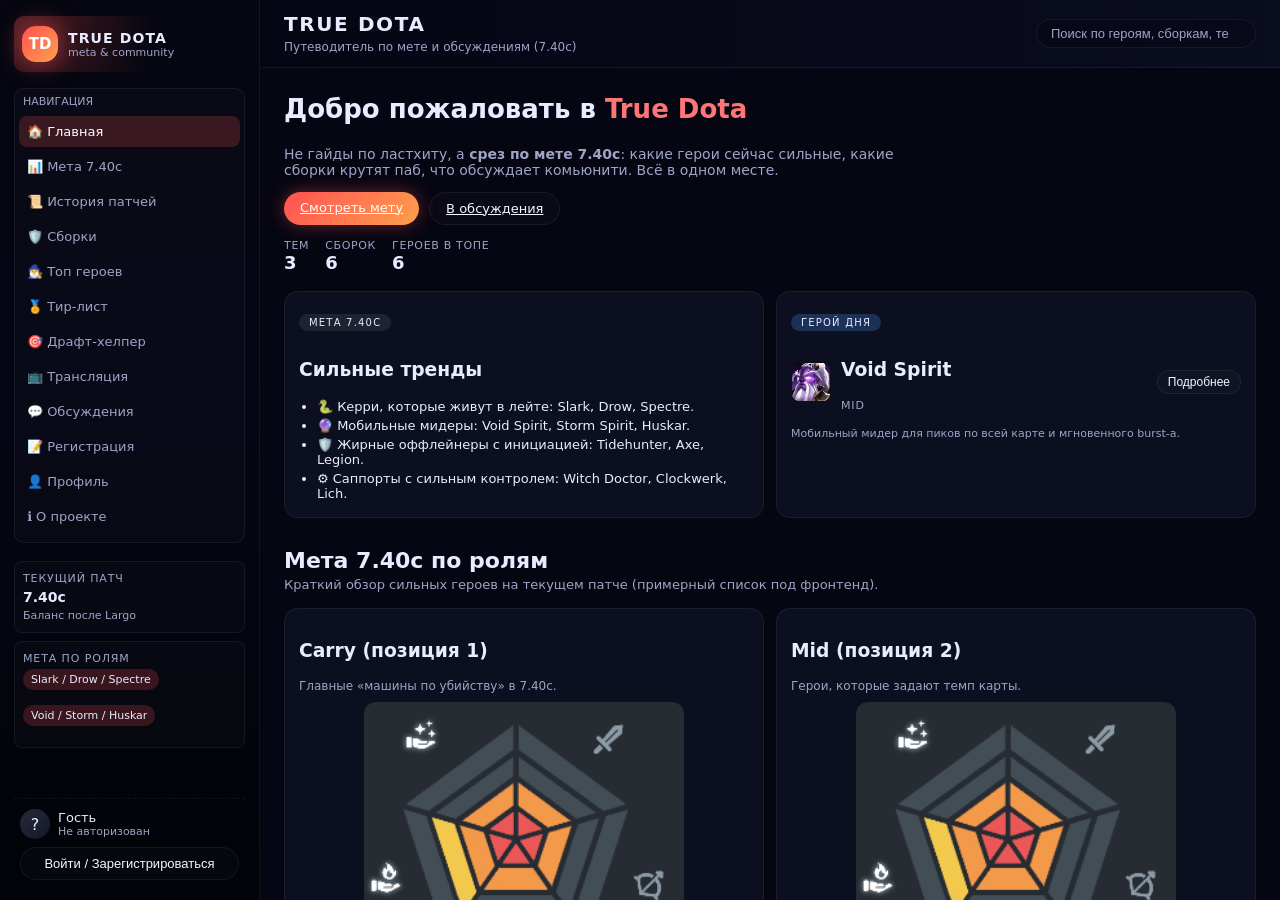
==== Web/index.html @ bd3a0e54 "релиз" ====
<!DOCTYPE html>
<html lang="ru">
<head>
    <meta charset="UTF-8" />
    <title>True Dota — Путеводитель по мете 7.40c</title>
    <meta name="viewport" content="width=device-width, initial-scale=1.0" />
    <link rel="stylesheet" href="styles.css" />
</head>
<body class="td-root">
<div class="td-layout">
    <!-- SIDEBAR -->
    <aside class="td-sidebar">
        <div class="td-logo">
            <div class="td-logo-icon">TD</div>
            <div class="td-logo-text">
                <span class="td-logo-title">True Dota</span>
                <span class="td-logo-subtitle">meta & community</span>
            </div>
        </div>

        <nav class="td-sidebar-nav">
            <span class="td-nav-label">Навигация</span>
            <a href="#section-home" class="td-nav-link td-nav-link--active">🏠 Главная</a>
            <a href="#section-meta" class="td-nav-link">📊 Мета 7.40c</a>
            <a href="#section-patches" class="td-nav-link">📜 История патчей</a>
            <a href="#section-builds" class="td-nav-link">🛡️ Сборки</a>
            <a href="#section-heroes" class="td-nav-link">🧙‍♂️ Топ героев</a>
            <a href="#section-tierlist" class="td-nav-link">🏅 Тир-лист</a>
            <a href="#section-draft" class="td-nav-link">🎯 Драфт-хелпер</a>
            <a href="#section-stream" class="td-nav-link">📺 Трансляция</a>
            <a href="#section-discussions" class="td-nav-link">💬 Обсуждения</a>
            <a href="#section-register" class="td-nav-link">📝 Регистрация</a>
            <a href="#section-profile" class="td-nav-link">👤 Профиль</a>
            <a href="#section-about" class="td-nav-link">ℹ️ О проекте</a>
        </nav>

        <div class="td-sidebar-meta">
            <div class="td-sidebar-block">
                <p class="td-sidebar-title">Текущий патч</p>
                <p class="td-sidebar-value">7.40c</p>
                <p class="td-sidebar-note">
                    Баланс после Largo
                </p>
            </div>
            <div class="td-sidebar-block">
                <p class="td-sidebar-title">Мета по ролям</p>
                <p class="td-sidebar-tag">Slark / Drow / Spectre</p>
                <p class="td-sidebar-tag">Void / Storm / Huskar</p>
            </div>
        </div>

        <div class="td-sidebar-footer">
            <div class="td-user-compact">
                <div class="td-user-avatar">?</div>
                <div class="td-user-info">
                    <span class="td-user-name" id="sidebarUserName">Гость</span>
                    <span class="td-user-status" id="sidebarUserStatus">Не авторизован</span>
                </div>
            </div>
            <button class="td-btn td-btn-secondary" id="openRegisterFromSidebar">
                Войти / Зарегистрироваться
            </button>
        </div>
    </aside>

    <!-- MAIN COLUMN -->
    <div class="td-main-wrapper">
        <!-- TOPBAR -->
        <header class="td-topbar">
            <div class="td-topbar-left">
                <button class="td-mobile-menu-btn" id="mobileMenuToggle" aria-label="Меню">
                    ☰
                </button>
                <div>
                    <h1 class="td-topbar-title">True Dota</h1>
                    <span class="td-topbar-subtitle">Путеводитель по мете и обсуждениям (7.40c)</span>
                </div>
            </div>
            <div class="td-topbar-right">
                <div class="td-search">
                    <input id="globalSearchInput" type="search" placeholder="Поиск по героям, сборкам, темам..." />
                </div>
            </div>
        </header>

        <main class="td-main">
            <!-- HERO / HOME -->
            <section id="section-home" class="td-section td-reveal">
                <div class="td-section-inner">
                    <div class="td-hero-block">
                        <h2>Добро пожаловать в <span class="accent">True Dota</span></h2>
                        <p class="td-hero-text">
                            Не гайды по ластхиту, а <strong>срез по мете 7.40c</strong>: какие герои сейчас сильные,
                            какие сборки крутят паб, что обсуждает комьюнити. Всё в одном месте.
                        </p>
                        <div class="td-hero-actions">
                            <a href="#section-meta" class="td-btn td-btn-primary">Смотреть мету</a>
                            <a href="#section-discussions" class="td-btn td-btn-secondary">В обсуждения</a>
                        </div>
                        <div class="td-hero-stats">
                            <div>
                                <span class="td-hero-stats-label">Тем</span>
                                <span class="td-hero-stats-value" id="statThreadsCount">0</span>
                            </div>
                            <div>
                                <span class="td-hero-stats-label">Сборок</span>
                                <span class="td-hero-stats-value" id="statBuildsCount">0</span>
                            </div>
                            <div>
                                <span class="td-hero-stats-label">Героев в топе</span>
                                <span class="td-hero-stats-value" id="statHeroesCount">0</span>
                            </div>
                        </div>
                    </div>

                    <div class="td-hero-subgrid">
                        <article class="td-card td-hero-meta-card">
                            <p class="td-chip">Мета 7.40c</p>
                            <h3>Сильные тренды</h3>
                            <ul class="td-list">
                                <li>🐍 Керри, которые живут в лейте: Slark, Drow, Spectre.</li>
                                <li>🔮 Мобильные мидеры: Void Spirit, Storm Spirit, Huskar.</li>
                                <li>🛡️ Жирные оффлейнеры с инициацией: Tidehunter, Axe, Legion.</li>
                                <li>⚙️ Саппорты с сильным контролем: Witch Doctor, Clockwerk, Lich.</li>
                            </ul>
                        </article>

                        <!-- Герой дня -->
                        <article class="td-card td-hero-of-day" id="heroOfDayCard">
                            <p class="td-chip td-chip-alt">Герой дня</p>
                            <div class="td-hero-of-day-header">
                                <div class="td-hero-of-day-main">
                                    <div class="td-hero-icon-wrapper">
                                        <img id="heroOfDayIcon" src="" alt="Иконка героя дня" />
                                    </div>
                                    <div>
                                        <h3 id="heroOfDayName"></h3>
                                        <p class="td-hero-role" id="heroOfDayRoles"></p>
                                    </div>
                                </div>
                                <button class="td-btn td-btn-secondary td-btn-sm" id="heroOfDayMoreBtn">
                                    Подробнее
                                </button>
                            </div>
                            <p class="td-small-note" id="heroOfDayDesc"></p>
                        </article>
                    </div>
                </div>
            </section>

            <!-- META SECTION -->
            <section id="section-meta" class="td-section td-reveal">
                <div class="td-section-inner">
                    <div class="td-section-header">
                        <h2>Мета 7.40c по ролям</h2>
                        <p>Краткий обзор сильных героев на текущем патче (примерный список под фронтенд).</p>
                    </div>

                    <div class="td-meta-grid">
                        <article class="td-card td-meta-card">
                            <h3>Carry (позиция 1)</h3>
                            <p class="td-card-subtitle">Главные «машины по убийству» в 7.40c.</p>
                            <div class="td-meta-image">
                                <img src="images/meta-carry.jpg" alt="Мета керри" />
                            </div>
                            <div class="td-tag-row">
                                <span class="td-tag">Slark</span>
                                <span class="td-tag">Drow Ranger</span>
                                <span class="td-tag">Spectre</span>
                            </div>
                            <ul class="td-list td-list-dense">
                                <li>Сильные в затяжных играх и хороши против жирных фронтлайнов.</li>
                                <li>Игра строится вокруг их таймингов 2–3 артефактов.</li>
                            </ul>
                        </article>

                        <article class="td-card td-meta-card">
                            <h3>Mid (позиция 2)</h3>
                            <p class="td-card-subtitle">Герои, которые задают темп карты.</p>
                            <div class="td-meta-image">
                                <img src="images/meta-mid.jpg" alt="Мета мид" />
                            </div>
                            <div class="td-tag-row">
                                <span class="td-tag">Void Spirit</span>
                                <span class="td-tag">Storm Spirit</span>
                                <span class="td-tag">Huskar</span>
                            </div>
                            <ul class="td-list td-list-dense">
                                <li>Ранние ротации, давление на боковые линии.</li>
                                <li>Сильный burst и высокая мобильность.</li>
                            </ul>
                        </article>

                        <article class="td-card td-meta-card">
                            <h3>Offlane (позиция 3)</h3>
                            <p class="td-card-subtitle">Толстые инициаторы для 5х5 драк.</p>
                            <div class="td-meta-image">
                                <img src="images/meta-offlane.jpg" alt="Мета оффлейн" />
                            </div>
                            <div class="td-tag-row">
                                <span class="td-tag">Tidehunter</span>
                                <span class="td-tag">Axe</span>
                                <span class="td-tag">Legion Commander</span>
                            </div>
                            <ul class="td-list td-list-dense">
                                <li>Дают контроль в ключевые моменты файта.</li>
                                <li>Собирают ауры и тимфайт артефакты.</li>
                            </ul>
                        </article>

                        <article class="td-card td-meta-card">
                            <h3>Supports (4/5)</h3>
                            <p class="td-card-subtitle">Контроль, вижен, сейв.</p>
                            <div class="td-meta-image">
                                <img src="images/meta-support.jpg" alt="Мета саппорты" />
                            </div>
                            <div class="td-tag-row">
                                <span class="td-tag">Witch Doctor</span>
                                <span class="td-tag">Clockwerk</span>
                                <span class="td-tag">Lich</span>
                            </div>
                            <ul class="td-list td-list-dense">
                                <li>Жёсткий контроль и сильные ультимейты.</li>
                                <li>Сильная фаза лайна и полезные скиллы до лейта.</li>
                            </ul>
                        </article>
                    </div>
                </div>
            </section>

            <!-- PATCH HISTORY -->
            <section id="section-patches" class="td-section td-reveal">
                <div class="td-section-inner">
                    <div class="td-section-header">
                        <h2>История патчей</h2>
                        
                    </div>

                    <div class="td-patch-timeline" id="patchTimeline">
                        <!-- Заполняется из JS -->
                    </div>
                </div>
            </section>

            <!-- BUILDS SECTION -->
            <section id="section-builds" class="td-section td-reveal">
                <div class="td-section-inner">
                    <div class="td-section-header">
                        <h2>Сборки по героям</h2>
                    </div>

                    <div class="td-builds-filter">
                        <div class="td-builds-filter-row">
                            <div class="td-builds-filter-group">
                                <span class="td-filter-label">Роль</span>
                                <button class="td-chip td-chip-filter td-chip-filter--active" data-role="all">Все</button>
                                <button class="td-chip td-chip-filter" data-role="carry">Carry</button>
                                <button class="td-chip td-chip-filter" data-role="mid">Mid</button>
                                <button class="td-chip td-chip-filter" data-role="offlane">Offlane</button>
                                <button class="td-chip td-chip-filter" data-role="support">Support</button>
                            </div>
                            <div class="td-builds-filter-group td-builds-filter-selects">
                                <label>
                                    Стиль
                                    <select id="buildStyleFilter">
                                        <option value="all">Любой</option>
                                        <option value="snowball">Snowball</option>
                                        <option value="late">Late-game</option>
                                        <option value="push">Push</option>
                                        <option value="teamfight">Teamfight</option>
                                    </select>
                                </label>
                                <label>
                                    Длительность
                                    <select id="buildDurationFilter">
                                        <option value="all">Любая</option>
                                        <option value="short">&lt; 30</option>
                                        <option value="mid">30–45</option>
                                        <option value="long">&gt; 45</option>
                                    </select>
                                </label>
                                <label>
                                    Сложность
                                    <select id="buildDifficultyFilter">
                                        <option value="all">Любая</option>
                                        <option value="easy">Лёгкая</option>
                                        <option value="medium">Средняя</option>
                                        <option value="hard">Сложная</option>
                                    </select>
                                </label>
                            </div>
                        </div>
                    </div>

                    <div class="td-builds-grid" id="buildsGrid">
                        <!-- Slark -->
                        <article class="td-card td-build-card" data-role="carry"
                                 data-style="snowball" data-duration="mid" data-difficulty="medium" data-build-id="slark-carry">
                            <div class="td-build-image">
                                <img src="images/build-slark.jpg" alt="Сборка Slark" />
                            </div>
                            <div class="td-build-content">
                                <h3>Slark — керри в агрессивном темпе</h3>
                                <p class="td-card-subtitle">Быстрые драки, постоянный сноубол.</p>
                                <div class="td-build-items-row">
                                    <span class="td-item-pill">Power Treads</span>
                                    <span class="td-item-pill">Echo Sabre</span>
                                    <span class="td-item-pill">Aghanim's Scepter</span>
                                    <span class="td-item-pill">Black King Bar</span>
                                    <span class="td-item-pill">Skadi</span>
                                </div>
                                <div class="td-vote-row">
                                    <button class="td-btn td-btn-ghost td-btn-xs td-build-like-btn">👍</button>
                                    <span class="td-vote-count" data-build-id="slark-carry">12</span>
                                </div>
                            </div>
                        </article>

                        <!-- Drow -->
                        <article class="td-card td-build-card" data-role="carry"
                                 data-style="late" data-duration="long" data-difficulty="medium" data-build-id="drow-carry">
                            <div class="td-build-image">
                                <img src="images/build-drow.jpg" alt="Сборка Drow Ranger" />
                            </div>
                            <div class="td-build-content">
                                <h3>Drow Ranger — дальний керри</h3>
                                <p class="td-card-subtitle">Фокус по фронтлайну и вышкам.</p>
                                <div class="td-build-items-row">
                                    <span class="td-item-pill">Power Treads</span>
                                    <span class="td-item-pill">Hurricane Pike</span>
                                    <span class="td-item-pill">Manta Style</span>
                                    <span class="td-item-pill">Silver Edge</span>
                                    <span class="td-item-pill">Skadi</span>
                                </div>
                                <div class="td-vote-row">
                                    <button class="td-btn td-btn-ghost td-btn-xs td-build-like-btn">👍</button>
                                    <span class="td-vote-count" data-build-id="drow-carry">9</span>
                                </div>
                            </div>
                        </article>

                        <!-- Void Spirit -->
                        <article class="td-card td-build-card" data-role="mid"
                                 data-style="snowball" data-duration="short" data-difficulty="hard" data-build-id="void-mid">
                            <div class="td-build-image">
                                <img src="images/build-void.jpg" alt="Сборка Void Spirit" />
                            </div>
                            <div class="td-build-content">
                                <h3>Void Spirit — мобильный мидер</h3>
                                <p class="td-card-subtitle">Идеален для пиков и быстрых убийств.</p>
                                <div class="td-build-items-row">
                                    <span class="td-item-pill">Bottle</span>
                                    <span class="td-item-pill">Power Treads</span>
                                    <span class="td-item-pill">Echo Sabre</span>
                                    <span class="td-item-pill">Kaya &amp; Sange</span>
                                    <span class="td-item-pill">Black King Bar</span>
                                </div>
                                <div class="td-vote-row">
                                    <button class="td-btn td-btn-ghost td-btn-xs td-build-like-btn">👍</button>
                                    <span class="td-vote-count" data-build-id="void-mid">7</span>
                                </div>
                            </div>
                        </article>

                        <!-- Tidehunter -->
                        <article class="td-card td-build-card" data-role="offlane"
                                 data-style="teamfight" data-duration="mid" data-difficulty="medium" data-build-id="tide-offlane">
                            <div class="td-build-image">
                                <img src="images/build-tide.jpg" alt="Сборка Tidehunter" />
                            </div>
                            <div class="td-build-content">
                                <h3>Tidehunter — классический оффлейн</h3>
                                <p class="td-card-subtitle">Рэвидж решает файты.</p>
                                <div class="td-build-items-row">
                                    <span class="td-item-pill">Vanguard</span>
                                    <span class="td-item-pill">Blink Dagger</span>
                                    <span class="td-item-pill">Pipe</span>
                                    <span class="td-item-pill">Shiva's Guard</span>
                                </div>
                                <div class="td-vote-row">
                                    <button class="td-btn td-btn-ghost td-btn-xs td-build-like-btn">👍</button>
                                    <span class="td-vote-count" data-build-id="tide-offlane">10</span>
                                </div>
                            </div>
                        </article>

                        <!-- Witch Doctor -->
                        <article class="td-card td-build-card" data-role="support"
                                 data-style="teamfight" data-duration="mid" data-difficulty="easy" data-build-id="wd-support">
                            <div class="td-build-image">
                                <img src="images/build-wd.jpg" alt="Сборка Witch Doctor" />
                            </div>
                            <div class="td-build-content">
                                <h3>Witch Doctor — саппорт с сильным ультом</h3>
                                <p class="td-card-subtitle">Сильная линия + мощный тимфайт.</p>
                                <div class="td-build-items-row">
                                    <span class="td-item-pill">Boots of Speed</span>
                                    <span class="td-item-pill">Glimmer Cape</span>
                                    <span class="td-item-pill">Aghanim's Scepter</span>
                                </div>
                                <div class="td-vote-row">
                                    <button class="td-btn td-btn-ghost td-btn-xs td-build-like-btn">👍</button>
                                    <span class="td-vote-count" data-build-id="wd-support">6</span>
                                </div>
                            </div>
                        </article>

                        <!-- Clockwerk -->
                        <article class="td-card td-build-card" data-role="support"
                                 data-style="snowball" data-duration="short" data-difficulty="medium" data-build-id="clock-support">
                            <div class="td-build-image">
                                <img src="images/build-clock.jpg" alt="Сборка Clockwerk" />
                            </div>
                            <div class="td-build-content">
                                <h3>Clockwerk — позиция 4</h3>
                                <p class="td-card-subtitle">Инициация, вижен, дизрапт.</p>
                                <div class="td-build-items-row">
                                    <span class="td-item-pill">Tranquil Boots</span>
                                    <span class="td-item-pill">Force Staff</span>
                                    <span class="td-item-pill">Glimmer Cape</span>
                                </div>
                                <div class="td-vote-row">
                                    <button class="td-btn td-btn-ghost td-btn-xs td-build-like-btn">👍</button>
                                    <span class="td-vote-count" data-build-id="clock-support">4</span>
                                </div>
                            </div>
                        </article>
                    </div>
                </div>
            </section>

            <!-- HEROES SECTION -->
            <section id="section-heroes" class="td-section td-reveal">
                <div class="td-section-inner">
                    <div class="td-section-header">
                        <h2>Топ героев 7.40c</h2>
                    </div>

                    <div class="td-heroes-grid">
                        <article class="td-card td-hero-card" data-hero-id="slark">
                            <div class="td-hero-card-header">
                                <div class="td-hero-icon-wrapper">
                                    <img src="images/heroes/slark.png" alt="Slark" onerror="this.style.display='none';" />
                                </div>
                                <div>
                                    <h3>Slark</h3>
                                    <span class="td-hero-role">Carry</span>
                                </div>
                            </div>
                            <p>Сильный керри для затяжных игр, отлично наказывает одинокие цели.</p>
                            <div class="td-tag-row">
                                <span class="td-tag">Snowball</span>
                                <span class="td-tag">Late game</span>
                            </div>
                            <div class="td-vote-row">
                                <button class="td-btn td-btn-ghost td-btn-xs td-hero-like-btn">👍</button>
                                <span class="td-vote-count" data-hero-id="slark">15</span>
                                <button class="td-btn td-btn-secondary td-btn-xs td-hero-details-btn">Подробнее</button>
                            </div>
                        </article>

                        <article class="td-card td-hero-card" data-hero-id="drow">
                            <div class="td-hero-card-header">
                                <div class="td-hero-icon-wrapper">
                                    <img src="images/heroes/drow.png" alt="Drow Ranger" onerror="this.style.display='none';" />
                                </div>
                                <div>
                                    <h3>Drow Ranger</h3>
                                    <span class="td-hero-role">Carry</span>
                                </div>
                            </div>
                            <p>Сильный сплит-пуш и урон по фронтлайну за счёт ауры.</p>
                            <div class="td-tag-row">
                                <span class="td-tag">Ranged</span>
                                <span class="td-tag">Push</span>
                            </div>
                            <div class="td-vote-row">
                                <button class="td-btn td-btn-ghost td-btn-xs td-hero-like-btn">👍</button>
                                <span class="td-vote-count" data-hero-id="drow">11</span>
                                <button class="td-btn td-btn-secondary td-btn-xs td-hero-details-btn">Подробнее</button>
                            </div>
                        </article>

                        <article class="td-card td-hero-card" data-hero-id="void_spirit">
                            <div class="td-hero-card-header">
                                <div class="td-hero-icon-wrapper">
                                    <img src="images/heroes/void_spirit.png" alt="Void Spirit" onerror="this.style.display='none';" />
                                </div>
                                <div>
                                    <h3>Void Spirit</h3>
                                    <span class="td-hero-role">Mid</span>
                                </div>
                            </div>
                            <p>Мобильный мидер для пиков по всей карте и хайлайтов.</p>
                            <div class="td-tag-row">
                                <span class="td-tag">Mobile</span>
                                <span class="td-tag">Burst</span>
                            </div>
                            <div class="td-vote-row">
                                <button class="td-btn td-btn-ghost td-btn-xs td-hero-like-btn">👍</button>
                                <span class="td-vote-count" data-hero-id="void_spirit">9</span>
                                <button class="td-btn td-btn-secondary td-btn-xs td-hero-details-btn">Подробнее</button>
                            </div>
                        </article>

                        <article class="td-card td-hero-card" data-hero-id="storm_spirit">
                            <div class="td-hero-card-header">
                                <div class="td-hero-icon-wrapper">
                                    <img src="images/heroes/storm_spirit.png" alt="Storm Spirit" onerror="this.style.display='none';" />
                                </div>
                                <div>
                                    <h3>Storm Spirit</h3>
                                    <span class="td-hero-role">Mid</span>
                                </div>
                            </div>
                            <p>Классика мида: манапул + ультимейт для бесконечных влётов.</p>
                            <div class="td-tag-row">
                                <span class="td-tag">Mobile</span>
                                <span class="td-tag">Playmaker</span>
                            </div>
                            <div class="td-vote-row">
                                <button class="td-btn td-btn-ghost td-btn-xs td-hero-like-btn">👍</button>
                                <span class="td-vote-count" data-hero-id="storm_spirit">8</span>
                                <button class="td-btn td-btn-secondary td-btn-xs td-hero-details-btn">Подробнее</button>
                            </div>
                        </article>

                        <article class="td-card td-hero-card" data-hero-id="tidehunter">
                            <div class="td-hero-card-header">
                                <div class="td-hero-icon-wrapper">
                                    <img src="images/heroes/tidehunter.png" alt="Tidehunter" onerror="this.style.display='none';" />
                                </div>
                                <div>
                                    <h3>Tidehunter</h3>
                                    <span class="td-hero-role">Offlane</span>
                                </div>
                            </div>
                            <p>Жирный инициатор, вокруг которого строится весь тимфайт.</p>
                            <div class="td-tag-row">
                                <span class="td-tag">Teamfight</span>
                                <span class="td-tag">Tank</span>
                            </div>
                            <div class="td-vote-row">
                                <button class="td-btn td-btn-ghost td-btn-xs td-hero-like-btn">👍</button>
                                <span class="td-vote-count" data-hero-id="tidehunter">13</span>
                                <button class="td-btn td-btn-secondary td-btn-xs td-hero-details-btn">Подробнее</button>
                            </div>
                        </article>

                        <article class="td-card td-hero-card" data-hero-id="witch_doctor">
                            <div class="td-hero-card-header">
                                <div class="td-hero-icon-wrapper">
                                    <img src="images/heroes/witch_doctor.png" alt="Witch Doctor" onerror="this.style.display='none';" />
                                </div>
                                <div>
                                    <h3>Witch Doctor</h3>
                                    <span class="td-hero-role">Support</span>
                                </div>
                            </div>
                            <p>Сильная линия и ульт, который наказывает плохое позиционирование.</p>
                            <div class="td-tag-row">
                                <span class="td-tag">Lane bully</span>
                                <span class="td-tag">Teamfight</span>
                            </div>
                            <div class="td-vote-row">
                                <button class="td-btn td-btn-ghost td-btn-xs td-hero-like-btn">👍</button>
                                <span class="td-vote-count" data-hero-id="witch_doctor">10</span>
                                <button class="td-btn td-btn-secondary td-btn-xs td-hero-details-btn">Подробнее</button>
                            </div>
                        </article>
                    </div>
                </div>
            </section>

            <!-- TIER LIST SECTION -->
            <section id="section-tierlist" class="td-section td-reveal">
                <div class="td-section-inner">
                    <div class="td-section-header td-section-header--with-action">
                        <div>
                            <h2>Тир-лист (drag &amp; drop)</h2>
                        </div>
                        <button class="td-btn td-btn-secondary" id="tierResetBtn">Сбросить тир-лист</button>
                    </div>

                    <div class="td-tierlist-layout">
                        <div class="td-tier-pool">
                            <h3>Пул героев</h3>
                            <p class="td-small-note">Перетаскивай героев в S/A/B/C</p>
                            <div class="td-tier-droppable" id="tierPool" data-tier="pool">
                                <!-- Герои подставляются из JS -->
                            </div>
                        </div>

                        <div class="td-tier-columns">
                            <div class="td-tier-column">
                                <div class="td-tier-header td-tier-header--s">
                                    <span class="td-tier-label">S</span>
                                    <span class="td-tier-desc">Имба-пики</span>
                                </div>
                                <div class="td-tier-droppable" id="tierS" data-tier="S"></div>
                            </div>
                            <div class="td-tier-column">
                                <div class="td-tier-header td-tier-header--a">
                                    <span class="td-tier-label">A</span>
                                    <span class="td-tier-desc">Очень сильные</span>
                                </div>
                                <div class="td-tier-droppable" id="tierA" data-tier="A"></div>
                            </div>
                            <div class="td-tier-column">
                                <div class="td-tier-header td-tier-header--b">
                                    <span class="td-tier-label">B</span>
                                    <span class="td-tier-desc">Норм</span>
                                </div>
                                <div class="td-tier-droppable" id="tierB" data-tier="B"></div>
                            </div>
                            <div class="td-tier-column">
                                <div class="td-tier-header td-tier-header--c">
                                    <span class="td-tier-label">C</span>
                                    <span class="td-tier-desc">Ситуативно</span>
                                </div>
                                <div class="td-tier-droppable" id="tierC" data-tier="C"></div>
                            </div>
                        </div>
                    </div>
                </div>
            </section>

            <!-- DRAFT HELPER -->
            <section id="section-draft" class="td-section td-reveal">
                <div class="td-section-inner">
                    <div class="td-section-header">
                        <h2>Драфт-хелпер</h2>
                        <p>Добавляй героев в свою команду и к врагам, чтобы визуально оценивать драфт.</p>
                    </div>

                    <div class="td-draft-layout">
                        <div class="td-card td-draft-pool">
                            <h3>Герои для драфта</h3>
                            <p class="td-small-note">Клик по герою → выбери, куда добавить.</p>
                            <div class="td-draft-heroes" id="draftHeroPool">
                                <!-- Подставляется из JS (тот же пул героев, что и для тир-листа) -->
                            </div>
                        </div>

                        <div class="td-draft-columns">
                            <div class="td-card td-draft-column">
                                <h3>Моя команда</h3>
                                <div class="td-draft-slot-row" id="draftOur"></div>
                            </div>
                            <div class="td-card td-draft-column">
                                <h3>Враги</h3>
                                <div class="td-draft-slot-row" id="draftEnemy"></div>
                            </div>
                        </div>

                        <aside class="td-card td-draft-hints">
                            <h3>Подсказки по драфту</h3>
                            <p class="td-small-note">Очень простой анализ, чисто для визуального понимания.</p>
                            <ul class="td-list td-list-dense" id="draftHintsList"></ul>
                        </aside>
                    </div>
                </div>
            </section>

            <!-- STREAM SECTION -->
            <section id="section-stream" class="td-section td-reveal">
                <div class="td-section-inner">
                    <div class="td-section-header">
                        <h2>Трансляция по Dota 2</h2>
                    </div>

                    <div class="td-stream-grid">
                        <article class="td-card td-stream-card">
                            <h3>Twitch</h3>
                            <p class="td-small-note">
                                <code>stariy_bog</code>
                            </p>
                            <div class="td-stream-frame">
                                <iframe
                                    src="https://player.twitch.tv/?channel=stariy_bog&parent=true-dota.bestgastore.site&autoplay=true"
                                    frameborder="0"
                                    allowfullscreen="true"
                                    scrolling="no">
                                </iframe>
                            </div>
                        </article>

                        <article class="td-card td-stream-card">
                            <h3>YouTube</h3>
                            <p class="td-small-note">
                                <code>dota2</code>
                            </p>
                            <div class="td-stream-frame">
                                <iframe
                                    src="https://www.youtube.com/embed/dnij9b-yFdw?autoplay=1&mute=1"
                                    title="Dota 2 Stream"
                                    frameborder="0"
                                    allow="accelerometer; autoplay; clipboard-write; encrypted-media; gyroscope; picture-in-picture"
                                    allowfullscreen>
                                </iframe>
                            </div>
                        </article>
                    </div>
                </div>
            </section>

            <!-- DISCUSSIONS SECTION -->
            <section id="section-discussions" class="td-section td-reveal">
                <div class="td-section-inner">
                    <div class="td-section-header td-section-header--with-action">
                        <div>
                            <h2>Обсуждения</h2>
                            <p>Мини-форум: темы, ответы и быстрый просмотр.</p>
                        </div>
                            <button class="td-btn td-btn-primary" id="openNewThreadBtn">
                                + Создать тему
                            </button>
                    </div>

                    <div class="td-discussions-layout">
                        <div class="td-discussions-list" id="threadsList"></div>
                        <aside class="td-discussions-aside">
                            <h3>Фильтр по тэгам</h3>
                            <div class="td-tag-row td-thread-tags-filter" id="threadTagsFilter">
                                <button class="td-chip td-chip-filter td-chip-filter--active" data-thread-tag="all">Все</button>
                                <button class="td-chip td-chip-filter" data-thread-tag="meta">Meta</button>
                                <button class="td-chip td-chip-filter" data-thread-tag="builds">Builds</button>
                                <button class="td-chip td-chip-filter" data-thread-tag="heroes">Heroes</button>
                                <button class="td-chip td-chip-filter" data-thread-tag="general">General</button>
                            </div>

                            <div class="td-card td-discussions-hint">
                                <h4>Как писать посты</h4>
                                <ul class="td-list td-list-dense">
                                    <li>Указывай патч и роль.</li>
                                    <li>Без токсичности и перехода на личности.</li>
                                    <li>Добавляй реплеи, таймкоды, скрины билдов.</li>
                                </ul>
                            </div>

                            <div class="td-card td-discussions-subs">
                                <h4>Подписки</h4>
                                <ul class="td-list td-list-dense" id="subsList">
                                    <!-- Подписки на темы -->
                                </ul>
                                <p class="td-small-note"></p>
                            </div>
                        </aside>
                    </div>
                </div>
            </section>

            <!-- REGISTER SECTION -->
            <section id="section-register" class="td-section td-reveal">
                <div class="td-section-inner">
                    <div class="td-section-header">
                        <h2>Регистрация</h2>
                        <p>Создай аккаунт, чтобы сохранять свои сборки и подписываться на темы.</p>
                    </div>

                    <div class="td-card td-register-card">
                        <form id="registerForm" class="td-form">
                            <div class="td-form-row">
                                <div class="td-form-field">
                                    <label for="nickname">Никнейм</label>
                                    <input type="text" id="nickname" name="nickname" placeholder="Например, GigaCarry" required />
                                </div>
                                <div class="td-form-field">
                                    <label for="email">Email</label>
                                    <input type="email" id="email" name="email" placeholder="you@example.com" required />
                                </div>
                            </div>

                            <div class="td-form-row">
                                <div class="td-form-field">
                                    <label for="password">Пароль</label>
                                    <input type="password" id="password" name="password" minlength="6" required />
                                </div>
                                <div class="td-form-field">
                                    <label for="rank">Примерный ранг</label>
                                    <select id="rank" name="rank">
                                        <option value="">Не указывать</option>
                                        <option value="herald">Herald / Guardian</option>
                                        <option value="crusader">Crusader / Archon</option>
                                        <option value="legend">Legend / Ancient</option>
                                        <option value="divine">Divine / Immortal</option>
                                    </select>
                                </div>
                            </div>

                            <div class="td-form-row">
                                <div class="td-form-field">
                                    <label>Любимая роль</label>
                                    <div class="td-checkbox-row">
                                        <label><input type="radio" name="role" value="carry" /> Carry</label>
                                        <label><input type="radio" name="role" value="mid" /> Mid</label>
                                        <label><input type="radio" name="role" value="offlane" /> Offlane</label>
                                        <label><input type="radio" name="role" value="support" /> Support</label>
                                    </div>
                                </div>
                            </div>

                            <div class="td-form-row">
                                <div class="td-form-field td-form-field--full">
                                    <label for="about">Пару слов о себе</label>
                                    <textarea id="about" name="about" rows="3" placeholder="Любимые герои, стиль игры, что хочешь обсуждать..."></textarea>
                                </div>
                            </div>

                            <div class="td-form-row td-form-row--between">
                                <label class="td-checkbox-inline">
                                    <input type="checkbox" id="agree" required />
                                    Я соглашаюсь с правилами.
                                </label>
                                <button type="submit" class="td-btn td-btn-primary">Создать аккаунт</button>
                            </div>

                            <div class="td-form-status" id="registerStatus"></div>
                        </form>
                    </div>
                </div>
            </section>

            <!-- PROFILE SECTION -->
            <section id="section-profile" class="td-section td-reveal">
                <div class="td-section-inner">
                    <div class="td-section-header">
                        <h2>Профиль игрока</h2>
                    </div>

                    <div class="td-card td-profile-card">
                        <div class="td-profile-main">
                            <div class="td-user-avatar td-user-avatar-lg" id="profileAvatar">?</div>
                            <div>
                                <h3 id="profileNickname">Гость</h3>
                                <p class="td-small-note" id="profileEmail">Email не указан</p>
                            </div>
                        </div>
                        <div class="td-profile-grid">
                            <div>
                                <p class="td-profile-label">Ранг</p>
                                <p class="td-profile-value" id="profileRank">Не указан</p>
                            </div>
                            <div>
                                <p class="td-profile-label">Любимая роль</p>
                                <p class="td-profile-value" id="profileRole">Не выбрана</p>
                            </div>
                            <div class="td-profile-about">
                                <p class="td-profile-label">О себе</p>
                                <p class="td-profile-value" id="profileAbout">Пока ничего не рассказано.</p>
                            </div>
                        </div>
                    </div>
                </div>
            </section>

            <!-- ABOUT SECTION -->
            <section id="section-about" class="td-section td-section--about td-reveal">
                <div class="td-section-inner">
                    <div class="td-section-header">
                        <h2>О проекте True Dota</h2>
                    </div>
                    <div class="td-about-grid">
                        <div>
                            <p>
                                True Dota — концепт сайта-путеводителя по <strong>мете, сборкам и обсуждениям</strong>.
                                Здесь нет обучения базовой механике, только актуальный взгляд на игру.
                            </p>
                        </div>
                    </div>
                </div>
            </section>
        </main>
    </div>
</div>

<!-- MODAL: NEW THREAD -->
<div class="td-modal-backdrop" id="newThreadModal">
    <div class="td-modal">
        <div class="td-modal-header">
            <h3>Создать тему</h3>
            <button class="td-modal-close" id="closeNewThreadModal">×</button>
        </div>
        <form id="newThreadForm" class="td-form td-modal-form">
            <div class="td-form-field">
                <label for="threadTitle">Заголовок</label>
                <input type="text" id="threadTitle" required placeholder="Например: Стоит ли пикать Slark первым?" />
            </div>
            <div class="td-form-field">
                <label for="threadTag">Тэг</label>
                <select id="threadTag" required>
                    <option value="meta">Meta</option>
                    <option value="builds">Builds</option>
                    <option value="heroes">Heroes</option>
                    <option value="general">General</option>
                </select>
            </div>
            <div class="td-form-field">
                <label for="threadText">Текст</label>
                <textarea id="threadText" rows="4" required placeholder="Опиши, что хочешь обсудить..."></textarea>
            </div>
            <div class="td-form-row td-form-row--between">
                <button type="submit" class="td-btn td-btn-primary">Опубликовать</button>
            </div>
        </form>
    </div>
</div>

<!-- MODAL: HERO DETAILS -->
<div class="td-modal-backdrop" id="heroDetailsModal">
    <div class="td-modal td-hero-modal">
        <div class="td-modal-header">
            <h3 id="heroModalName">Hero name</h3>
            <button class="td-modal-close" id="closeHeroModal">×</button>
        </div>
        <div class="td-hero-modal-body">
            <div class="td-hero-modal-main">
                <div class="td-hero-icon-wrapper td-hero-modal-icon">
                    <img id="heroModalIcon" src="" alt="Hero icon" />
                </div>
                <div>
                    <p class="td-small-note" id="heroModalRoles"></p>
                    <p id="heroModalShort"></p>
                </div>
            </div>

            <div class="td-hero-modal-grid">
                <div class="td-card td-hero-modal-card">
                    <h4>Сильные стороны</h4>
                    <ul class="td-list td-list-dense" id="heroModalStrengths"></ul>
                </div>
                <div class="td-card td-hero-modal-card">
                    <h4>Слабые стороны</h4>
                    <ul class="td-list td-list-dense" id="heroModalWeaknesses"></ul>
                </div>
            </div>

            <div class="td-hero-modal-grid">
                <div class="td-card td-hero-modal-card">
                    <h4>Синергии</h4>
                    <ul class="td-list td-list-dense" id="heroModalSynergy"></ul>
                </div>
                <div class="td-card td-hero-modal-card">
                    <h4>Контры</h4>
                    <ul class="td-list td-list-dense" id="heroModalCounters"></ul>
                </div>
            </div>

            <div class="td-card td-hero-modal-card">
                <h4>Пример сборки</h4>
                <div class="td-build-items-row" id="heroModalItems"></div>
            </div>
        </div>
    </div>
</div>

<script src="script.js" defer></script>
</body>
</html>
---- Web/styles.css ----
/* ====== BASE / THEME ====== */
*,
*::before,
*::after {
    box-sizing: border-box;
}

html {
    scroll-behavior: smooth;
}

body.td-root {
    margin: 0;
    font-family: system-ui, -apple-system, BlinkMacSystemFont, "Segoe UI", sans-serif;
    background: radial-gradient(circle at top, #101320 0, #050611 40%, #020308 100%);
    color: #e9ecff;
}

/* CSS-переменные */
:root {
    --td-bg: #050611;
    --td-bg-elevated: #0b0f1f;
    --td-bg-elevated-soft: #0d1226;
    --td-bg-soft: rgba(255, 255, 255, 0.02);
    --td-border-subtle: rgba(255, 255, 255, 0.06);
    --td-accent: #ff5252;
    --td-accent-soft: rgba(255, 82, 82, 0.2);
    --td-accent-strong: #ff7575;
    --td-text-main: #f5f7ff;
    --td-text-muted: #9fa4c6;
    --td-chip-bg: rgba(255, 255, 255, 0.08);
    --td-danger: #ff7676;
}

body.td-root[data-theme="light"] {
    --td-bg: #f5f7ff;
    --td-bg-elevated: #ffffff;
    --td-bg-elevated-soft: #f0f3ff;
    --td-bg-soft: rgba(0, 0, 0, 0.02);
    --td-border-subtle: rgba(0, 0, 0, 0.06);
    --td-accent: #ff4d4d;
    --td-accent-soft: rgba(255, 77, 77, 0.1);
    --td-accent-strong: #ff6f6f;
    --td-text-main: #15182b;
    --td-text-muted: #515472;
    --td-chip-bg: rgba(0, 0, 0, 0.05);
    --td-danger: #d53b3b;
    background: radial-gradient(circle at top, #ffffff 0, #f7f8ff 50%, #edf0ff 100%);
}

/* ====== LAYOUT ====== */
.td-layout {
    display: grid;
    grid-template-columns: 260px minmax(0, 1fr);
    min-height: 100vh;
    background: var(--td-bg);
}

/* SIDEBAR */
.td-sidebar {
    background: linear-gradient(180deg, #050610 0, #050614 40%, #020308 100%);
    border-right: 1px solid var(--td-border-subtle);
    padding: 16px 14px;
    display: flex;
    flex-direction: column;
    gap: 12px;
    position: sticky;
    top: 0;
    max-height: 100vh;
    overflow-y: auto;
    z-index: 20;
}

.td-logo {
    display: flex;
    align-items: center;
    gap: 10px;
    padding: 10px 8px;
    border-radius: 10px;
    background: radial-gradient(circle at top left, rgba(255, 82, 82, 0.3), transparent 60%);
}
.td-logo-icon {
    width: 36px;
    height: 36px;
    border-radius: 14px;
    background: linear-gradient(135deg, #ff5252, #ff9f4d);
    display: flex;
    align-items: center;
    justify-content: center;
    font-weight: 800;
    font-size: 15px;
    color: #fff;
    box-shadow: 0 0 24px rgba(255, 82, 82, 0.6);
}
.td-logo-text {
    display: flex;
    flex-direction: column;
}
.td-logo-title {
    font-weight: 700;
    letter-spacing: 0.08em;
    font-size: 14px;
    text-transform: uppercase;
}
.td-logo-subtitle {
    font-size: 11px;
    color: var(--td-text-muted);
}

/* Sidebar nav */
.td-sidebar-nav {
    margin-top: 4px;
    padding: 6px 4px;
    border-radius: 10px;
    background: rgba(255, 255, 255, 0.02);
    border: 1px solid var(--td-border-subtle);
}
.td-nav-label {
    display: block;
    font-size: 11px;
    text-transform: uppercase;
    color: var(--td-text-muted);
    margin-bottom: 8px;
    padding: 0 4px;
}
.td-nav-link {
    display: block;
    margin-bottom: 4px;
    padding: 8px 8px;
    border-radius: 8px;
    font-size: 13px;
    color: var(--td-text-muted);
    text-decoration: none;
    cursor: pointer;
    transition: background 0.2s, color 0.2s, transform 0.1s;
}
.td-nav-link:hover {
    background: rgba(255, 255, 255, 0.04);
    color: var(--td-text-main);
    transform: translateX(2px);
}
.td-nav-link--active {
    background: var(--td-accent-soft);
    color: #fff;
}

/* Sidebar meta */
.td-sidebar-meta {
    margin-top: 6px;
    display: flex;
    flex-direction: column;
    gap: 8px;
}
.td-sidebar-block {
    padding: 10px 8px;
    border-radius: 8px;
    background: var(--td-bg-soft);
    border: 1px solid var(--td-border-subtle);
}
.td-sidebar-title {
    margin: 0;
    font-size: 11px;
    text-transform: uppercase;
    color: var(--td-text-muted);
    letter-spacing: 0.08em;
}
.td-sidebar-value {
    margin: 4px 0 0;
    font-size: 14px;
    font-weight: 600;
}
.td-sidebar-note {
    margin: 4px 0 0;
    font-size: 11px;
    color: var(--td-text-muted);
}
.td-sidebar-tag {
    display: inline-block;
    margin-top: 4px;
    padding: 4px 8px;
    border-radius: 999px;
    background: var(--td-accent-soft);
    font-size: 11px;
}

/* Sidebar footer */
.td-sidebar-footer {
    margin-top: auto;
    padding: 10px 6px 4px;
    border-top: 1px dashed var(--td-border-subtle);
    display: flex;
    flex-direction: column;
    gap: 8px;
}
.td-user-compact {
    display: flex;
    align-items: center;
    gap: 8px;
}
.td-user-avatar {
    width: 30px;
    height: 30px;
    border-radius: 999px;
    background: linear-gradient(135deg, #272a3a, #131729);
    display: flex;
    align-items: center;
    justify-content: center;
    font-size: 16px;
}
.td-user-avatar-lg {
    width: 56px;
    height: 56px;
    font-size: 24px;
}
.td-user-info {
    display: flex;
    flex-direction: column;
}
.td-user-name {
    font-size: 13px;
    font-weight: 500;
}
.td-user-status {
    font-size: 11px;
    color: var(--td-text-muted);
}

/* MAIN WRAPPER */
.td-main-wrapper {
    display: flex;
    flex-direction: column;
    max-height: 100vh;
}

/* TOPBAR */
.td-topbar {
    display: flex;
    align-items: center;
    justify-content: space-between;
    padding: 12px 24px;
    border-bottom: 1px solid var(--td-border-subtle);
    backdrop-filter: blur(18px);
    background: linear-gradient(90deg, rgba(5, 6, 20, 0.96), rgba(10, 13, 33, 0.96));
    position: sticky;
    top: 0;
    z-index: 15;
}
.td-topbar-left {
    display: flex;
    align-items: center;
    gap: 12px;
}
.td-topbar-title {
    margin: 0;
    font-size: 20px;
    letter-spacing: 0.08em;
    text-transform: uppercase;
}
.td-topbar-subtitle {
    font-size: 12px;
    color: var(--td-text-muted);
}
.td-topbar-right {
    display: flex;
    align-items: center;
    gap: 12px;
}
.td-search input {
    border-radius: 999px;
    padding: 6px 14px;
    border: 1px solid var(--td-border-subtle);
    background: rgba(0, 0, 0, 0.2);
    color: var(--td-text-main);
    font-size: 13px;
    min-width: 220px;
}
.td-search input::placeholder {
    color: var(--td-text-muted);
}
.td-search input:focus {
    outline: none;
    border-color: var(--td-accent);
}

/* Mobile menu */
.td-mobile-menu-btn {
    display: none;
    border: none;
    background: transparent;
    color: var(--td-text-main);
    font-size: 18px;
    cursor: pointer;
}

/* MAIN */
.td-main {
    padding: 18px 24px 40px;
    overflow-y: auto;
}

/* Sections / central column */
.td-section {
    padding: 8px 0 22px;
}
.td-section-inner {
    max-width: 1120px;
    margin: 0 auto;
}

/* Section header */
.td-section-header {
    margin-bottom: 16px;
}
.td-section-header h2 {
    margin: 0 0 4px;
    font-size: 22px;
}
.td-section-header p {
    margin: 0;
    font-size: 13px;
    color: var(--td-text-muted);
}
.td-section-header--with-action {
    display: flex;
    align-items: center;
    justify-content: space-between;
}

/* Reveal animation */
.td-reveal {
    opacity: 0;
    transform: translateY(18px);
    transition: opacity 0.4s ease, transform 0.4s ease;
}
.td-reveal--visible {
    opacity: 1;
    transform: translateY(0);
}

/* HERO SECTION */
.td-hero-block h2 {
    margin-top: 0;
    font-size: 26px;
}
.accent {
    color: var(--td-accent-strong);
}
.td-hero-text {
    font-size: 14px;
    color: var(--td-text-muted);
    max-width: 620px;
}
.td-hero-actions {
    margin-top: 12px;
    display: flex;
    gap: 10px;
    flex-wrap: wrap;
}
.td-hero-stats {
    margin-top: 14px;
    display: flex;
    flex-wrap: wrap;
    gap: 16px;
}
.td-hero-stats-label {
    display: block;
    font-size: 11px;
    text-transform: uppercase;
    color: var(--td-text-muted);
    letter-spacing: 0.06em;
}
.td-hero-stats-value {
    font-size: 18px;
    font-weight: 600;
}

/* hero subgrid */
.td-hero-subgrid {
    margin-top: 18px;
    display: grid;
    grid-template-columns: repeat(2, minmax(0, 1fr));
    gap: 12px;
}

/* Buttons */
.td-btn {
    border-radius: 999px;
    padding: 8px 16px;
    border: none;
    font-size: 13px;
    cursor: pointer;
    font-weight: 500;
    transition: transform 0.08s ease, box-shadow 0.08s ease, background 0.12s ease, color 0.12s ease;
}
.td-btn-primary {
    background: linear-gradient(135deg, var(--td-accent), #ff9f4d);
    color: #fff;
    box-shadow: 0 0 18px rgba(255, 82, 82, 0.4);
}
.td-btn-primary:hover {
    transform: translateY(-1px);
    box-shadow: 0 0 22px rgba(255, 82, 82, 0.55);
}
.td-btn-secondary {
    background: var(--td-bg-soft);
    color: var(--td-text-main);
    border: 1px solid var(--td-border-subtle);
}
.td-btn-secondary:hover {
    background: rgba(255, 255, 255, 0.06);
}
.td-btn-ghost {
    background: transparent;
    border: 1px solid var(--td-border-subtle);
    color: var(--td-text-muted);
}
.td-btn-ghost:hover {
    background: rgba(255, 255, 255, 0.04);
}
.td-btn-sm {
    padding: 4px 10px;
    font-size: 12px;
}
.td-btn-xs {
    padding: 3px 8px;
    font-size: 11px;
}

/* Chips & tags */
.td-chip {
    display: inline-flex;
    align-items: center;
    padding: 3px 10px;
    border-radius: 999px;
    font-size: 10px;
    text-transform: uppercase;
    letter-spacing: 0.12em;
    background: var(--td-chip-bg);
}
.td-chip-alt {
    background: rgba(82, 150, 255, 0.25);
}
.td-chip-filter {
    cursor: pointer;
    border-radius: 999px;
    border: 1px solid transparent;
    font-size: 11px;
    padding: 4px 10px;
    background: var(--td-chip-bg);
    color: var(--td-text-main);
}
.td-chip-filter--active {
    background: var(--td-accent-soft);
    border-color: var(--td-accent);
    color: #fff;
}
.td-tag-row {
    display: flex;
    flex-wrap: wrap;
    gap: 6px;
    margin: 6px 0 4px;
}
.td-tag {
    font-size: 11px;
    padding: 3px 8px;
    border-radius: 999px;
    background: rgba(255, 255, 255, 0.05);
}

/* Cards */
.td-card {
    border-radius: 14px;
    padding: 12px 14px;
    border: 1px solid var(--td-border-subtle);
    background: var(--td-bg-elevated);
}
.td-card-subtitle {
    margin: 4px 0 6px;
    font-size: 12px;
    color: var(--td-text-muted);
}
.td-list {
    padding-left: 18px;
    margin: 8px 0 0;
    font-size: 13px;
}
.td-list li {
    margin-bottom: 4px;
}
.td-list-dense li {
    margin-bottom: 2px;
}
.td-small-note {
    margin-top: 4px;
    font-size: 11px;
    color: var(--td-text-muted);
}

/* Item pills */
.td-item-pill {
    display: inline-flex;
    align-items: center;
    padding: 4px 8px;
    border-radius: 999px;
    border: 1px solid var(--td-border-subtle);
    font-size: 11px;
    margin: 2px 4px 2px 0;
    background: rgba(0, 0, 0, 0.2);
}
.td-build-items-row {
    display: flex;
    flex-wrap: wrap;
    margin-top: 6px;
}

/* Votes */
.td-vote-row {
    display: flex;
    align-items: center;
    gap: 6px;
    margin-top: 6px;
}
.td-vote-count {
    font-size: 11px;
    color: var(--td-text-muted);
}

/* Hero icon common */
.td-hero-icon-wrapper {
    width: 40px;
    height: 40px;
    border-radius: 8px;
    overflow: hidden;
    border: 1px solid var(--td-border-subtle);
    background: #000;
}
.td-hero-icon-wrapper img {
    width: 100%;
    height: 100%;
    object-fit: cover;
}

/* Hero of the day */
.td-hero-of-day-header {
    display: flex;
    align-items: center;
    justify-content: space-between;
    gap: 8px;
}
.td-hero-of-day-main {
    display: flex;
    align-items: center;
    gap: 10px;
}

/* Patch timeline */
.td-patch-timeline {
    position: relative;
    padding-left: 18px;
    border-left: 2px solid var(--td-border-subtle);
    display: flex;
    flex-direction: column;
    gap: 10px;
}
.td-patch-card {
    position: relative;
    padding: 10px 12px;
    border-radius: 12px;
    border: 1px solid var(--td-border-subtle);
    background: var(--td-bg-elevated-soft);
}
.td-patch-card::before {
    content: "";
    position: absolute;
    left: -10px;
    top: 14px;
    width: 10px;
    height: 10px;
    border-radius: 999px;
    background: var(--td-accent);
    box-shadow: 0 0 0 4px rgba(255, 82, 82, 0.3);
}
.td-patch-header {
    display: flex;
    align-items: center;
    justify-content: space-between;
}
.td-patch-version {
    font-weight: 600;
}
.td-patch-date {
    font-size: 11px;
    color: var(--td-text-muted);
}

/* Build cards */
.td-builds-filter {
    margin-bottom: 10px;
}
.td-builds-filter-row {
    display: flex;
    justify-content: space-between;
    gap: 10px;
    flex-wrap: wrap;
}
.td-builds-filter-group {
    display: flex;
    align-items: center;
    gap: 6px;
    flex-wrap: wrap;
}
.td-builds-filter-selects label {
    font-size: 11px;
    color: var(--td-text-muted);
    display: flex;
    flex-direction: column;
    gap: 2px;
}
.td-builds-filter-selects select {
    border-radius: 999px;
    border: 1px solid var(--td-border-subtle);
    background: rgba(0, 0, 0, 0.25);
    color: var(--td-text-main);
    padding: 4px 10px;
    font-size: 12px;
}
.td-filter-label {
    font-size: 11px;
    text-transform: uppercase;
    color: var(--td-text-muted);
    margin-right: 4px;
}

.td-builds-grid {
    display: grid;
    grid-template-columns: repeat(2, minmax(0, 1fr));
    gap: 12px;
}
.td-build-card {
    display: grid;
    grid-template-columns: 130px minmax(0, 1fr);
    gap: 10px;
}
.td-build-image {
    border-radius: 12px;
    overflow: hidden;
}
.td-build-image img {
    width: 100%;
    height: 100%;
    object-fit: cover;
}

/* Hero cards */
.td-heroes-grid {
    display: grid;
    grid-template-columns: repeat(3, minmax(0, 1fr));
    gap: 12px;
}
.td-hero-card-header {
    display: flex;
    align-items: center;
    gap: 10px;
    margin-bottom: 6px;
}
.td-hero-role {
    font-size: 11px;
    text-transform: uppercase;
    letter-spacing: 0.08em;
    color: var(--td-text-muted);
}

/* Tierlist */
.td-tierlist-layout {
    display: grid;
    grid-template-columns: minmax(0, 1.1fr) minmax(0, 1.9fr);
    gap: 16px;
}
.td-tier-pool h3 {
    margin-top: 0;
}
.td-tier-droppable {
    min-height: 60px;
    border-radius: 10px;
    border: 1px dashed var(--td-border-subtle);
    padding: 6px;
    display: flex;
    flex-wrap: wrap;
    gap: 6px;
    background: rgba(0, 0, 0, 0.2);
}
.td-tier-droppable--over {
    border-color: var(--td-accent);
    background: rgba(255, 82, 82, 0.09);
}
.td-tier-item {
    display: inline-flex;
    align-items: center;
    gap: 4px;
    padding: 4px 8px;
    border-radius: 999px;
    border: 1px solid var(--td-border-subtle);
    background: rgba(0, 0, 0, 0.6);
    font-size: 11px;
    cursor: grab;
}
.td-tier-item span {
    white-space: nowrap;
}
.td-tier-columns {
    display: grid;
    grid-template-columns: repeat(4, minmax(0, 1fr));
    gap: 10px;
}
.td-tier-column {
    display: flex;
    flex-direction: column;
    gap: 4px;
}
.td-tier-header {
    display: flex;
    align-items: baseline;
    justify-content: space-between;
    padding: 4px 6px;
    border-radius: 8px;
    font-size: 12px;
}
.td-tier-label {
    font-weight: 700;
    font-size: 14px;
}
.td-tier-desc {
    font-size: 11px;
    color: var(--td-text-muted);
}
.td-tier-header--s {
    background: rgba(255, 196, 0, 0.2);
}
.td-tier-header--a {
    background: rgba(132, 255, 142, 0.15);
}
.td-tier-header--b {
    background: rgba(132, 196, 255, 0.15);
}
.td-tier-header--c {
    background: rgba(175, 175, 175, 0.15);
}

/* Draft helper */
.td-draft-layout {
    display: grid;
    grid-template-columns: minmax(0, 1.5fr) minmax(0, 1.3fr) 260px;
    gap: 12px;
}
.td-draft-pool h3 {
    margin-top: 0;
}
.td-draft-heroes {
    display: flex;
    flex-wrap: wrap;
    gap: 6px;
    margin-top: 6px;
}
.td-draft-hero {
    display: inline-flex;
    align-items: center;
    gap: 4px;
    padding: 4px 8px;
    border-radius: 999px;
    border: 1px solid var(--td-border-subtle);
    font-size: 11px;
    cursor: pointer;
    background: rgba(0, 0, 0, 0.5);
}
.td-draft-hero-role {
    font-size: 9px;
    text-transform: uppercase;
    color: var(--td-text-muted);
}
.td-draft-columns {
    display: grid;
    grid-template-columns: repeat(2, minmax(0, 1fr));
    gap: 8px;
}
.td-draft-column h3 {
    margin-top: 0;
}
.td-draft-slot-row {
    min-height: 60px;
    display: flex;
    flex-wrap: wrap;
    gap: 6px;
}
.td-draft-slot {
    padding: 4px 8px;
    border-radius: 999px;
    border: 1px solid var(--td-border-subtle);
    font-size: 11px;
    display: inline-flex;
    align-items: center;
    gap: 4px;
}
.td-draft-slot-remove {
    cursor: pointer;
    font-size: 12px;
}
.td-draft-hints h3 {
    margin-top: 0;
}

/* Stream */
.td-stream-grid {
    display: grid;
    grid-template-columns: repeat(2, minmax(0, 1fr));
    gap: 12px;
}
.td-stream-frame {
    position: relative;
    padding-top: 56.25%;
    border-radius: 12px;
    overflow: hidden;
}
.td-stream-frame iframe {
    position: absolute;
    inset: 0;
    width: 100%;
    height: 100%;
}

/* Discussions */
.td-discussions-layout {
    display: grid;
    grid-template-columns: minmax(0, 2.3fr) 260px;
    gap: 14px;
}
.td-discussions-list {
    display: flex;
    flex-direction: column;
    gap: 8px;
}
.td-discussions-aside h3 {
    margin-top: 0;
}
.td-discussions-subs {
    margin-top: 10px;
}
.td-thread {
    border-radius: 12px;
    padding: 10px 12px;
    background: var(--td-bg-elevated);
    border: 1px solid var(--td-border-subtle);
    cursor: pointer;
    transition: border-color 0.15s, background 0.15s;
}
.td-thread:hover {
    border-color: var(--td-accent);
    background: rgba(255, 255, 255, 0.02);
}
.td-thread-header {
    display: flex;
    align-items: center;
    justify-content: space-between;
    gap: 10px;
}
.td-thread-title {
    font-size: 14px;
    font-weight: 600;
    margin: 0;
}
.td-thread-meta {
    display: flex;
    gap: 8px;
    align-items: center;
    font-size: 11px;
    color: var(--td-text-muted);
}
.td-thread-tag {
    padding: 2px 8px;
    border-radius: 999px;
    background: rgba(255, 255, 255, 0.04);
}
.td-thread-body {
    margin-top: 6px;
    font-size: 12px;
    color: var(--td-text-muted);
}
.td-thread-footer {
    margin-top: 4px;
    font-size: 11px;
    display: flex;
    justify-content: space-between;
    align-items: center;
    color: var(--td-text-muted);
}
.td-thread-expanded .td-thread-body {
    color: var(--td-text-main);
}
.td-thread-subscribe-btn {
    margin-left: 8px;
}

/* Forms */
.td-form {
    font-size: 13px;
}
.td-form-row {
    display: flex;
    gap: 12px;
    margin-bottom: 10px;
}
.td-form-row--between {
    justify-content: space-between;
    align-items: center;
}
.td-form-field {
    display: flex;
    flex-direction: column;
    flex: 1;
}
.td-form-field--full {
    flex: 1 1 100%;
}
.td-form-field label {
    font-size: 12px;
    margin-bottom: 4px;
    color: var(--td-text-muted);
}
.td-form-field input,
.td-form-field select,
.td-form-field textarea {
    border-radius: 8px;
    border: 1px solid var(--td-border-subtle);
    background: rgba(0, 0, 0, 0.25);
    color: var(--td-text-main);
    padding: 7px 10px;
    font-size: 13px;
}
.td-form-field textarea {
    resize: vertical;
}
.td-form-field input:focus,
.td-form-field select:focus,
.td-form-field textarea:focus {
    outline: none;
    border-color: var(--td-accent);
}
.td-checkbox-row {
    display: flex;
    flex-wrap: wrap;
    gap: 8px 16px;
    font-size: 12px;
}
.td-checkbox-row input {
    margin-right: 4px;
}
.td-checkbox-inline {
    display: flex;
    align-items: center;
    gap: 6px;
    font-size: 12px;
    color: var(--td-text-muted);
}
.td-form-status {
    margin-top: 6px;
    font-size: 12px;
}
.td-form-status--success {
    color: #6bdc96;
}
.td-form-status--error {
    color: var(--td-danger);
}
.td-register-card {
    max-width: 820px;
}

/* Profile */
.td-profile-card {
    max-width: 760px;
}
.td-profile-main {
    display: flex;
    align-items: center;
    gap: 12px;
    margin-bottom: 12px;
}
.td-profile-grid {
    display: grid;
    grid-template-columns: repeat(2, minmax(0, 1fr));
    gap: 10px;
    font-size: 13px;
}
.td-profile-label {
    font-size: 11px;
    color: var(--td-text-muted);
    text-transform: uppercase;
    letter-spacing: 0.06em;
    margin-bottom: 2px;
}
.td-profile-value {
    margin: 0;
}
.td-profile-about {
    grid-column: 1 / -1;
}

/* About */
.td-section--about {
    margin-bottom: 10px;
}
.td-about-grid {
    display: grid;
    grid-template-columns: minmax(0, 2fr) minmax(0, 1.3fr);
    gap: 16px;
    font-size: 14px;
}
.td-about-card h3 {
    margin-top: 0;
}
.td-footer {
    margin-top: 20px;
    padding-top: 10px;
    border-top: 1px solid var(--td-border-subtle);
    font-size: 11px;
    color: var(--td-text-muted);
}

/* Modal */
.td-modal-backdrop {
    position: fixed;
    inset: 0;
    background: rgba(0, 0, 0, 0.6);
    display: none;
    align-items: center;
    justify-content: center;
    z-index: 50;
}
.td-modal-backdrop--visible {
    display: flex;
}
.td-modal {
    width: 100%;
    max-width: 480px;
    border-radius: 16px;
    background: var(--td-bg-elevated);
    border: 1px solid var(--td-border-subtle);
    box-shadow: 0 18px 40px rgba(0, 0, 0, 0.7);
    padding: 14px 16px;
}
.td-modal-header {
    display: flex;
    justify-content: space-between;
    align-items: center;
    margin-bottom: 10px;
}
.td-modal-header h3 {
    margin: 0;
    font-size: 16px;
}
.td-modal-close {
    border: none;
    background: transparent;
    color: var(--td-text-muted);
    font-size: 18px;
    cursor: pointer;
}
.td-modal-form {
    margin-top: 4px;
}

/* Hero details modal */
.td-hero-modal {
    max-width: 720px;
}
.td-hero-modal-body {
    display: flex;
    flex-direction: column;
    gap: 10px;
    font-size: 13px;
}
.td-hero-modal-main {
    display: flex;
    gap: 10px;
    align-items: center;
}
.td-hero-modal-icon {
    width: 52px;
    height: 52px;
    border-radius: 10px;
}
.td-hero-modal-grid {
    display: grid;
    grid-template-columns: repeat(2, minmax(0, 1fr));
    gap: 10px;
}
.td-hero-modal-card h4 {
    margin-top: 0;
}

/* Responsive */
@media (max-width: 1100px) {
    .td-meta-grid,
    .td-builds-grid,
    .td-heroes-grid,
    .td-about-grid,
    .td-stream-grid {
        grid-template-columns: minmax(0, 1fr);
    }
    .td-build-card {
        grid-template-columns: minmax(0, 1fr);
    }
    .td-tierlist-layout {
        grid-template-columns: minmax(0, 1fr);
    }
    .td-tier-columns {
        grid-template-columns: repeat(2, minmax(0, 1fr));
    }
    .td-draft-layout {
        grid-template-columns: minmax(0, 1.7fr) minmax(0, 1.3fr);
        grid-template-rows: auto auto;
    }
    .td-draft-hints {
        grid-column: 1 / -1;
    }
}

@media (max-width: 900px) {
    .td-layout {
        grid-template-columns: minmax(0, 1fr);
    }
    .td-sidebar {
        position: fixed;
        left: 0;
        top: 0;
        bottom: 0;
        transform: translateX(-100%);
        transition: transform 0.2s ease;
        max-width: 260px;
    }
    .td-sidebar--open {
        transform: translateX(0);
    }
    .td-topbar {
        padding-inline: 12px;
    }
    .td-mobile-menu-btn {
        display: inline-flex;
    }
    .td-main {
        padding-inline: 12px;
    }
    .td-discussions-layout {
        grid-template-columns: minmax(0, 1fr);
    }
    .td-search input {
        min-width: 140px;
        max-width: 180px;
    }
    .td-draft-layout {
        grid-template-columns: minmax(0, 1fr);
    }
    .td-draft-columns {
        grid-template-columns: minmax(0, 1fr);
    }
}

@media (max-width: 640px) {
    .td-topbar {
        flex-wrap: wrap;
        gap: 8px;
    }
    .td-topbar-right {
        width: 100%;
        justify-content: flex-end;
    }
    .td-form-row {
        flex-direction: column;
    }
    .td-hero-subgrid {
        grid-template-columns: minmax(0, 1fr);
    }
    .td-builds-filter-row {
        flex-direction: column;
        align-items: flex-start;
    }
    .td-tier-columns {
        grid-template-columns: minmax(0, 1fr);
    }
    .td-hero-modal-grid {
        grid-template-columns: minmax(0, 1fr);
    }
}
/* ==== FIX: стабильное соотношение сторон для картинок меты и сборок ==== */

/* ==== META 7.40c: сетка и квадратные картинки ==== */

/* Сетка: две карты меты в ряд */
.td-meta-grid {
    display: grid;
    grid-template-columns: repeat(2, minmax(0, 1fr)); /* 2 карты в ряд */
    gap: 12px;
}

/* Картинка внутри карточки меты — квадрат */
.td-meta-image {
    width: 75%;          /* было 100% */
    max-width: 320px;    /* чтобы не раздувалось на широких экранах */
    aspect-ratio: 1 / 1; /* квадрат */
    overflow: hidden;
    border-radius: 12px;
    margin: 9px auto 0;  /* auto по бокам — центр по горизонтали */
}

.td-meta-image img {
    width: 100%;
    height: 100%;
    object-fit: cover;     /* картинка заполняет квадрат без искажений */
    display: block;
}

/* ==== СБОРКИ: тоже квадратные картинки ==== */

.td-build-image {
    position: relative;
    width: 70%;
    aspect-ratio: 1 / 1;   /* квадрат */
    overflow: hidden;
    border-radius: 12px;
}

.td-build-image img {
    position: absolute;
    inset: 0;
    width: 100%;
    height: 100%;
    object-fit: cover;
}
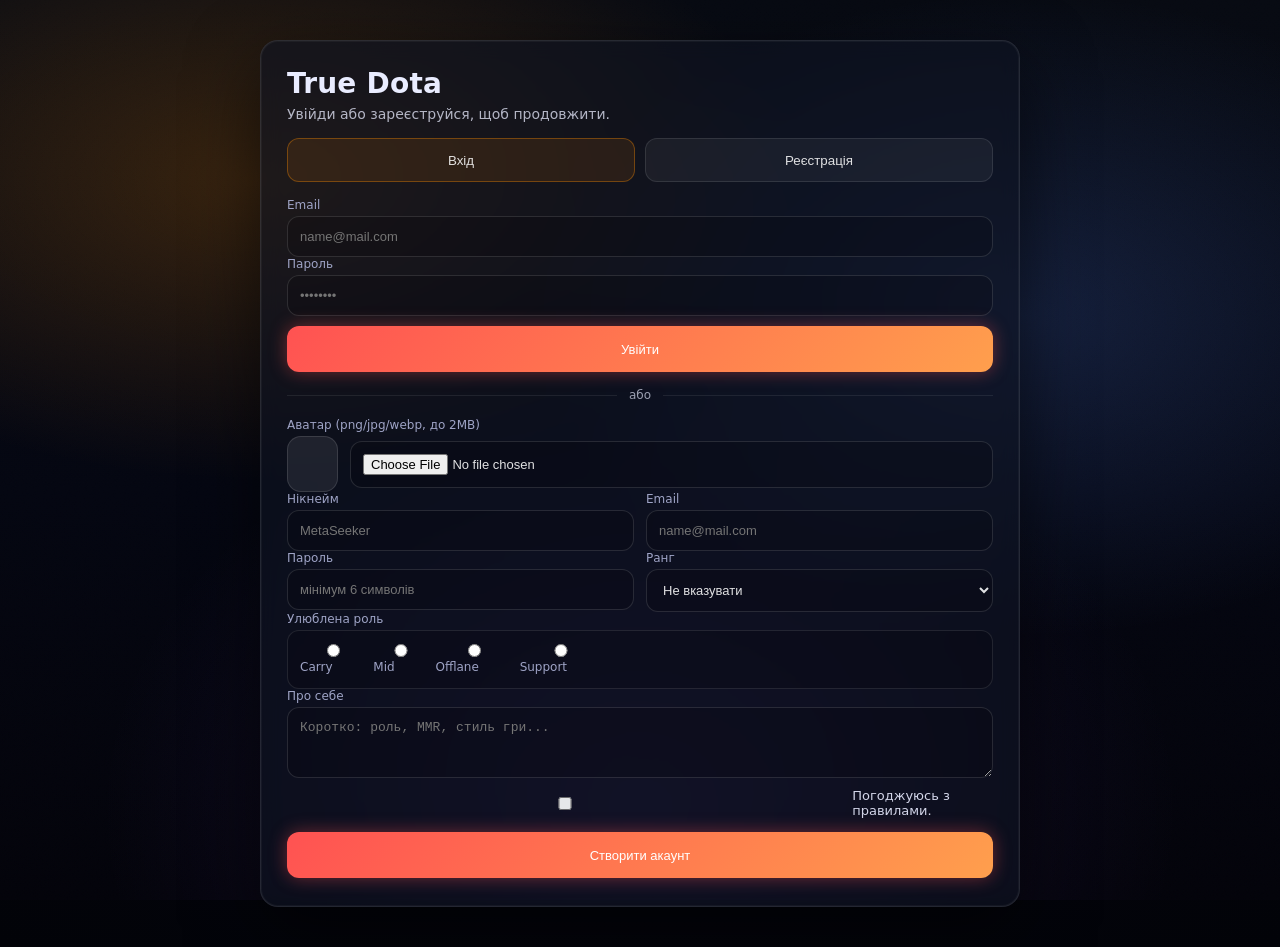
==== commit 341852f0: "допиливание" ====
--- a/Web/index.html
+++ b/Web/index.html
@@ -1,957 +1,913 @@
 <!DOCTYPE html>
 <html lang="ru">
 <head>
-    <meta charset="UTF-8" />
-    <title>True Dota — Путеводитель по мете 7.40c</title>
-    <meta name="viewport" content="width=device-width, initial-scale=1.0" />
-    <link rel="stylesheet" href="styles.css" />
+  <meta charset="UTF-8" />
+  <title>True Dota — Путеводитель по мете 7.40c</title>
+  <meta name="viewport" content="width=device-width, initial-scale=1.0" />
+  <link rel="stylesheet" href="styles.css" />
+
+  <script>
+    // если нет авторизации — кидаем на auth.html
+    if (!localStorage.getItem("tdAuth")) {
+      window.location.href = "auth.html";
+    }
+  </script>
 </head>
+
 <body class="td-root">
 <div class="td-layout">
-    <!-- SIDEBAR -->
-    <aside class="td-sidebar">
-        <div class="td-logo">
-            <div class="td-logo-icon">TD</div>
-            <div class="td-logo-text">
-                <span class="td-logo-title">True Dota</span>
-                <span class="td-logo-subtitle">meta & community</span>
-            </div>
-        </div>
-
-        <nav class="td-sidebar-nav">
-            <span class="td-nav-label">Навигация</span>
-            <a href="#section-home" class="td-nav-link td-nav-link--active">🏠 Главная</a>
-            <a href="#section-meta" class="td-nav-link">📊 Мета 7.40c</a>
-            <a href="#section-patches" class="td-nav-link">📜 История патчей</a>
-            <a href="#section-builds" class="td-nav-link">🛡️ Сборки</a>
-            <a href="#section-heroes" class="td-nav-link">🧙‍♂️ Топ героев</a>
-            <a href="#section-tierlist" class="td-nav-link">🏅 Тир-лист</a>
-            <a href="#section-draft" class="td-nav-link">🎯 Драфт-хелпер</a>
-            <a href="#section-stream" class="td-nav-link">📺 Трансляция</a>
-            <a href="#section-discussions" class="td-nav-link">💬 Обсуждения</a>
-            <a href="#section-register" class="td-nav-link">📝 Регистрация</a>
-            <a href="#section-profile" class="td-nav-link">👤 Профиль</a>
-            <a href="#section-about" class="td-nav-link">ℹ️ О проекте</a>
-        </nav>
-
-        <div class="td-sidebar-meta">
-            <div class="td-sidebar-block">
-                <p class="td-sidebar-title">Текущий патч</p>
-                <p class="td-sidebar-value">7.40c</p>
-                <p class="td-sidebar-note">
-                    Баланс после Largo
-                </p>
-            </div>
-            <div class="td-sidebar-block">
-                <p class="td-sidebar-title">Мета по ролям</p>
-                <p class="td-sidebar-tag">Slark / Drow / Spectre</p>
-                <p class="td-sidebar-tag">Void / Storm / Huskar</p>
-            </div>
-        </div>
-
-        <div class="td-sidebar-footer">
-            <div class="td-user-compact">
-                <div class="td-user-avatar">?</div>
-                <div class="td-user-info">
-                    <span class="td-user-name" id="sidebarUserName">Гость</span>
-                    <span class="td-user-status" id="sidebarUserStatus">Не авторизован</span>
-                </div>
-            </div>
-            <button class="td-btn td-btn-secondary" id="openRegisterFromSidebar">
-                Войти / Зарегистрироваться
-            </button>
-        </div>
-    </aside>
-
-    <!-- MAIN COLUMN -->
-    <div class="td-main-wrapper">
-        <!-- TOPBAR -->
-        <header class="td-topbar">
-            <div class="td-topbar-left">
-                <button class="td-mobile-menu-btn" id="mobileMenuToggle" aria-label="Меню">
-                    ☰
+  <!-- SIDEBAR -->
+  <aside class="td-sidebar">
+    <div class="td-logo">
+      <div class="td-logo-icon">TD</div>
+      <div class="td-logo-text">
+        <span class="td-logo-title">True Dota</span>
+        <span class="td-logo-subtitle">meta & community</span>
+      </div>
+    </div>
+
+    <nav class="td-sidebar-nav">
+      <span class="td-nav-label">Навигация</span>
+      <a href="#section-home" class="td-nav-link td-nav-link--active">🏠 Главная</a>
+      <a href="#section-meta" class="td-nav-link">📊 Мета 7.40c</a>
+      <a href="#section-patches" class="td-nav-link">📜 История патчей</a>
+      <a href="#section-builds" class="td-nav-link">🛡️ Сборки</a>
+      <a href="#section-heroes" class="td-nav-link">🧙‍♂️ Топ героев</a>
+      <a href="#section-tierlist" class="td-nav-link">🏅 Тир-лист</a>
+      <a href="#section-draft" class="td-nav-link">🎯 Драфт-хелпер</a>
+      <a href="#section-stream" class="td-nav-link">📺 Трансляция</a>
+      <a href="#section-discussions" class="td-nav-link">💬 Обсуждения</a>
+      <a href="#section-profile" class="td-nav-link">👤 Профиль</a>
+      <a href="#section-about" class="td-nav-link">ℹ️ О проекте</a>
+
+      <button class="td-btn td-btn-secondary" id="logoutBtn" type="button">Выйти</button>
+    </nav>
+
+    <div class="td-sidebar-meta">
+      <div class="td-sidebar-block">
+        <p class="td-sidebar-title">Текущий патч</p>
+        <p class="td-sidebar-value">7.40c</p>
+        <p class="td-sidebar-note">Баланс после Largo</p>
+      </div>
+      <div class="td-sidebar-block">
+        <p class="td-sidebar-title">Мета по ролям</p>
+        <p class="td-sidebar-tag">Slark / Drow / Spectre</p>
+        <p class="td-sidebar-tag">Void / Storm / Huskar</p>
+      </div>
+    </div>
+
+    <div class="td-sidebar-footer">
+      <div class="td-user-compact">
+        <div class="td-user-avatar td-user-avatar--image" id="sidebarAvatar">
+          <img id="sidebarAvatarImg" alt="Avatar" />
+          <span id="sidebarAvatarFallback">?</span>
+        </div>
+        <div class="td-user-info">
+          <span class="td-user-name" id="sidebarUserName">Гость</span>
+          <span class="td-user-status" id="sidebarUserStatus">Не авторизован</span>
+        </div>
+      </div>
+
+      <!-- лучше ссылкой, чтобы всегда работало -->
+      <a class="td-btn td-btn-secondary" id="openRegisterFromSidebar" href="auth.html">
+        Войти / Зарегистрироваться
+      </a>
+    </div>
+  </aside>
+
+  <!-- MAIN COLUMN -->
+  <div class="td-main-wrapper">
+    <!-- TOPBAR -->
+    <header class="td-topbar">
+      <div class="td-topbar-left">
+        <button class="td-mobile-menu-btn" id="mobileMenuToggle" aria-label="Меню" type="button">
+          ☰
+        </button>
+        <div>
+          <h1 class="td-topbar-title">True Dota</h1>
+          <span class="td-topbar-subtitle">Путеводитель по мете и обсуждениям (7.40c)</span>
+        </div>
+      </div>
+
+      <div class="td-topbar-right">
+        <div class="td-search">
+          <input id="globalSearchInput" type="search" placeholder="Поиск по героям, сборкам, темам..." />
+        </div>
+
+        <!-- ✅ добавили кнопку, которую ждёт setupThemeToggle() -->
+        
+      </div>
+    </header>
+
+    <main class="td-main">
+      <!-- HERO / HOME -->
+      <section id="section-home" class="td-section td-reveal">
+        <div class="td-section-inner">
+          <div class="td-hero-block">
+            <h2>Добро пожаловать в <span class="accent">True Dota</span></h2>
+            <p class="td-hero-text">
+              Не гайды по ластхиту, а <strong>срез по мете 7.40c</strong>: какие герои сейчас сильные,
+              какие сборки крутят паб, что обсуждает комьюнити. Всё в одном месте.
+            </p>
+            <div class="td-hero-actions">
+              <a href="#section-meta" class="td-btn td-btn-primary">Смотреть мету</a>
+              <a href="#section-discussions" class="td-btn td-btn-secondary">В обсуждения</a>
+            </div>
+            <div class="td-hero-stats">
+              <div>
+                <span class="td-hero-stats-label">Тем</span>
+                <span class="td-hero-stats-value" id="statThreadsCount">0</span>
+              </div>
+              <div>
+                <span class="td-hero-stats-label">Сборок</span>
+                <span class="td-hero-stats-value" id="statBuildsCount">0</span>
+              </div>
+              <div>
+                <span class="td-hero-stats-label">Героев в топе</span>
+                <span class="td-hero-stats-value" id="statHeroesCount">0</span>
+              </div>
+            </div>
+          </div>
+
+          <div class="td-hero-subgrid">
+            <article class="td-card td-hero-meta-card">
+              <p class="td-chip">Мета 7.40c</p>
+              <h3>Сильные тренды</h3>
+              <ul class="td-list">
+                <li>🐍 Керри, которые живут в лейте: Slark, Drow, Spectre.</li>
+                <li>🔮 Мобильные мидеры: Void Spirit, Storm Spirit, Huskar.</li>
+                <li>🛡️ Жирные оффлейнеры с инициацией: Tidehunter, Axe, Legion.</li>
+                <li>⚙️ Саппорты с сильным контролем: Witch Doctor, Clockwerk, Lich.</li>
+              </ul>
+            </article>
+
+            <!-- Герой дня -->
+            <article class="td-card td-hero-of-day" id="heroOfDayCard">
+              <p class="td-chip td-chip-alt">Герой дня</p>
+              <div class="td-hero-of-day-header">
+                <div class="td-hero-of-day-main">
+                  <div class="td-hero-icon-wrapper">
+                    <img id="heroOfDayIcon" src="" alt="Иконка героя дня" />
+                  </div>
+                  <div>
+                    <h3 id="heroOfDayName"></h3>
+                    <p class="td-hero-role" id="heroOfDayRoles"></p>
+                  </div>
+                </div>
+                <button class="td-btn td-btn-secondary td-btn-sm" id="heroOfDayMoreBtn" type="button">
+                  Подробнее
                 </button>
+              </div>
+              <p class="td-small-note" id="heroOfDayDesc"></p>
+            </article>
+          </div>
+        </div>
+      </section>
+
+      <!-- META SECTION -->
+      <section id="section-meta" class="td-section td-reveal">
+        <div class="td-section-inner">
+          <div class="td-section-header">
+            <h2>Мета 7.40c по ролям</h2>
+            <p>Краткий обзор сильных героев на текущем патче (примерный список под фронтенд).</p>
+          </div>
+
+          <div class="td-meta-grid">
+            <article class="td-card td-meta-card">
+              <h3>Carry (позиция 1)</h3>
+              <p class="td-card-subtitle">Главные «машины по убийству» в 7.40c.</p>
+              <div class="td-meta-image">
+                <img src="images/meta-carry.jpg" alt="Мета керри" />
+              </div>
+              <div class="td-tag-row">
+                <span class="td-tag">Slark</span>
+                <span class="td-tag">Drow Ranger</span>
+                <span class="td-tag">Spectre</span>
+              </div>
+              <ul class="td-list td-list-dense">
+                <li>Сильные в затяжных играх и хороши против жирных фронтлайнов.</li>
+                <li>Игра строится вокруг их таймингов 2–3 артефактов.</li>
+              </ul>
+            </article>
+
+            <article class="td-card td-meta-card">
+              <h3>Mid (позиция 2)</h3>
+              <p class="td-card-subtitle">Герои, которые задают темп карты.</p>
+              <div class="td-meta-image">
+                <img src="images/meta-mid.jpg" alt="Мета мид" />
+              </div>
+              <div class="td-tag-row">
+                <span class="td-tag">Void Spirit</span>
+                <span class="td-tag">Storm Spirit</span>
+                <span class="td-tag">Huskar</span>
+              </div>
+              <ul class="td-list td-list-dense">
+                <li>Ранние ротации, давление на боковые линии.</li>
+                <li>Сильный burst и высокая мобильность.</li>
+              </ul>
+            </article>
+
+            <article class="td-card td-meta-card">
+              <h3>Offlane (позиция 3)</h3>
+              <p class="td-card-subtitle">Толстые инициаторы для 5х5 драк.</p>
+              <div class="td-meta-image">
+                <img src="images/meta-offlane.jpg" alt="Мета оффлейн" />
+              </div>
+              <div class="td-tag-row">
+                <span class="td-tag">Tidehunter</span>
+                <span class="td-tag">Axe</span>
+                <span class="td-tag">Legion Commander</span>
+              </div>
+              <ul class="td-list td-list-dense">
+                <li>Дают контроль в ключевые моменты файта.</li>
+                <li>Собирают ауры и тимфайт артефакты.</li>
+              </ul>
+            </article>
+
+            <article class="td-card td-meta-card">
+              <h3>Supports (4/5)</h3>
+              <p class="td-card-subtitle">Контроль, вижен, сейв.</p>
+              <div class="td-meta-image">
+                <img src="images/meta-support.jpg" alt="Мета саппорты" />
+              </div>
+              <div class="td-tag-row">
+                <span class="td-tag">Witch Doctor</span>
+                <span class="td-tag">Clockwerk</span>
+                <span class="td-tag">Lich</span>
+              </div>
+              <ul class="td-list td-list-dense">
+                <li>Жёсткий контроль и сильные ультимейты.</li>
+                <li>Сильная фаза лайна и полезные скиллы до лейта.</li>
+              </ul>
+            </article>
+          </div>
+        </div>
+      </section>
+
+      <!-- PATCH HISTORY -->
+      <section id="section-patches" class="td-section td-reveal">
+        <div class="td-section-inner">
+          <div class="td-section-header">
+            <h2>История патчей</h2>
+          </div>
+
+          <div class="td-patch-timeline" id="patchTimeline"></div>
+        </div>
+      </section>
+
+      <!-- BUILDS SECTION -->
+      <section id="section-builds" class="td-section td-reveal">
+        <div class="td-section-inner">
+          <div class="td-section-header">
+            <h2>Сборки по героям</h2>
+          </div>
+
+          <div class="td-builds-filter">
+            <div class="td-builds-filter-row">
+              <div class="td-builds-filter-group">
+                <span class="td-filter-label">Роль</span>
+                <button class="td-chip td-chip-filter td-chip-filter--active" data-role="all" type="button">Все</button>
+                <button class="td-chip td-chip-filter" data-role="carry" type="button">Carry</button>
+                <button class="td-chip td-chip-filter" data-role="mid" type="button">Mid</button>
+                <button class="td-chip td-chip-filter" data-role="offlane" type="button">Offlane</button>
+                <button class="td-chip td-chip-filter" data-role="support" type="button">Support</button>
+              </div>
+
+              <div class="td-builds-filter-group td-builds-filter-selects">
+                <label>
+                  Стиль
+                  <select id="buildStyleFilter">
+                    <option value="all">Любой</option>
+                    <option value="snowball">Snowball</option>
+                    <option value="late">Late-game</option>
+                    <option value="push">Push</option>
+                    <option value="teamfight">Teamfight</option>
+                  </select>
+                </label>
+                <label>
+                  Длительность
+                  <select id="buildDurationFilter">
+                    <option value="all">Любая</option>
+                    <option value="short">&lt; 30</option>
+                    <option value="mid">30–45</option>
+                    <option value="long">&gt; 45</option>
+                  </select>
+                </label>
+                <label>
+                  Сложность
+                  <select id="buildDifficultyFilter">
+                    <option value="all">Любая</option>
+                    <option value="easy">Лёгкая</option>
+                    <option value="medium">Средняя</option>
+                    <option value="hard">Сложная</option>
+                  </select>
+                </label>
+              </div>
+            </div>
+          </div>
+
+          <div class="td-builds-grid" id="buildsGrid">
+            <!-- Slark -->
+            <article class="td-card td-build-card" data-role="carry"
+              data-style="snowball" data-duration="mid" data-difficulty="medium" data-build-id="slark-carry">
+              <div class="td-build-image">
+                <img src="images/build-slark.jpg" alt="Сборка Slark" />
+              </div>
+              <div class="td-build-content">
+                <h3>Slark — керри в агрессивном темпе</h3>
+                <p class="td-card-subtitle">Быстрые драки, постоянный сноубол.</p>
+                <div class="td-build-items-row">
+                  <span class="td-item-pill">Power Treads</span>
+                  <span class="td-item-pill">Echo Sabre</span>
+                  <span class="td-item-pill">Aghanim's Scepter</span>
+                  <span class="td-item-pill">Black King Bar</span>
+                  <span class="td-item-pill">Skadi</span>
+                </div>
+                <div class="td-vote-row">
+                  <button class="td-btn td-btn-ghost td-btn-xs td-build-like-btn" type="button">👍</button>
+                  <span class="td-vote-count" data-build-id="slark-carry">12</span>
+                </div>
+              </div>
+            </article>
+
+            <!-- Drow -->
+            <article class="td-card td-build-card" data-role="carry"
+              data-style="late" data-duration="long" data-difficulty="medium" data-build-id="drow-carry">
+              <div class="td-build-image">
+                <img src="images/build-drow.jpg" alt="Сборка Drow Ranger" />
+              </div>
+              <div class="td-build-content">
+                <h3>Drow Ranger — дальний керри</h3>
+                <p class="td-card-subtitle">Фокус по фронтлайну и вышкам.</p>
+                <div class="td-build-items-row">
+                  <span class="td-item-pill">Power Treads</span>
+                  <span class="td-item-pill">Hurricane Pike</span>
+                  <span class="td-item-pill">Manta Style</span>
+                  <span class="td-item-pill">Silver Edge</span>
+                  <span class="td-item-pill">Skadi</span>
+                </div>
+                <div class="td-vote-row">
+                  <button class="td-btn td-btn-ghost td-btn-xs td-build-like-btn" type="button">👍</button>
+                  <span class="td-vote-count" data-build-id="drow-carry">9</span>
+                </div>
+              </div>
+            </article>
+
+            <!-- Void Spirit -->
+            <article class="td-card td-build-card" data-role="mid"
+              data-style="snowball" data-duration="short" data-difficulty="hard" data-build-id="void-mid">
+              <div class="td-build-image">
+                <img src="images/build-void.jpg" alt="Сборка Void Spirit" />
+              </div>
+              <div class="td-build-content">
+                <h3>Void Spirit — мобильный мидер</h3>
+                <p class="td-card-subtitle">Идеален для пиков и быстрых убийств.</p>
+                <div class="td-build-items-row">
+                  <span class="td-item-pill">Bottle</span>
+                  <span class="td-item-pill">Power Treads</span>
+                  <span class="td-item-pill">Echo Sabre</span>
+                  <span class="td-item-pill">Kaya &amp; Sange</span>
+                  <span class="td-item-pill">Black King Bar</span>
+                </div>
+                <div class="td-vote-row">
+                  <button class="td-btn td-btn-ghost td-btn-xs td-build-like-btn" type="button">👍</button>
+                  <span class="td-vote-count" data-build-id="void-mid">7</span>
+                </div>
+              </div>
+            </article>
+
+            <!-- Tidehunter -->
+            <article class="td-card td-build-card" data-role="offlane"
+              data-style="teamfight" data-duration="mid" data-difficulty="medium" data-build-id="tide-offlane">
+              <div class="td-build-image">
+                <img src="images/build-tide.jpg" alt="Сборка Tidehunter" />
+              </div>
+              <div class="td-build-content">
+                <h3>Tidehunter — классический оффлейн</h3>
+                <p class="td-card-subtitle">Рэвидж решает файты.</p>
+                <div class="td-build-items-row">
+                  <span class="td-item-pill">Vanguard</span>
+                  <span class="td-item-pill">Blink Dagger</span>
+                  <span class="td-item-pill">Pipe</span>
+                  <span class="td-item-pill">Shiva's Guard</span>
+                </div>
+                <div class="td-vote-row">
+                  <button class="td-btn td-btn-ghost td-btn-xs td-build-like-btn" type="button">👍</button>
+                  <span class="td-vote-count" data-build-id="tide-offlane">10</span>
+                </div>
+              </div>
+            </article>
+
+            <!-- Witch Doctor -->
+            <article class="td-card td-build-card" data-role="support"
+              data-style="teamfight" data-duration="mid" data-difficulty="easy" data-build-id="wd-support">
+              <div class="td-build-image">
+                <img src="images/build-wd.jpg" alt="Сборка Witch Doctor" />
+              </div>
+              <div class="td-build-content">
+                <h3>Witch Doctor — саппорт с сильным ультом</h3>
+                <p class="td-card-subtitle">Сильная линия + мощный тимфайт.</p>
+                <div class="td-build-items-row">
+                  <span class="td-item-pill">Boots of Speed</span>
+                  <span class="td-item-pill">Glimmer Cape</span>
+                  <span class="td-item-pill">Aghanim's Scepter</span>
+                </div>
+                <div class="td-vote-row">
+                  <button class="td-btn td-btn-ghost td-btn-xs td-build-like-btn" type="button">👍</button>
+                  <span class="td-vote-count" data-build-id="wd-support">6</span>
+                </div>
+              </div>
+            </article>
+
+            <!-- Clockwerk -->
+            <article class="td-card td-build-card" data-role="support"
+              data-style="snowball" data-duration="short" data-difficulty="medium" data-build-id="clock-support">
+              <div class="td-build-image">
+                <img src="images/build-clock.jpg" alt="Сборка Clockwerk" />
+              </div>
+              <div class="td-build-content">
+                <h3>Clockwerk — позиция 4</h3>
+                <p class="td-card-subtitle">Инициация, вижен, дизрапт.</p>
+                <div class="td-build-items-row">
+                  <span class="td-item-pill">Tranquil Boots</span>
+                  <span class="td-item-pill">Force Staff</span>
+                  <span class="td-item-pill">Glimmer Cape</span>
+                </div>
+                <div class="td-vote-row">
+                  <button class="td-btn td-btn-ghost td-btn-xs td-build-like-btn" type="button">👍</button>
+                  <span class="td-vote-count" data-build-id="clock-support">4</span>
+                </div>
+              </div>
+            </article>
+          </div>
+        </div>
+      </section>
+
+      <!-- HEROES SECTION -->
+      <section id="section-heroes" class="td-section td-reveal">
+        <div class="td-section-inner">
+          <div class="td-section-header">
+            <h2>Топ героев 7.40c</h2>
+          </div>
+
+          <div class="td-heroes-grid">
+            <article class="td-card td-hero-card" data-hero-id="slark">
+              <div class="td-hero-card-header">
+                <div class="td-hero-icon-wrapper">
+                  <img src="images/heroes/slark.png" alt="Slark" onerror="this.style.display='none';" />
+                </div>
                 <div>
-                    <h1 class="td-topbar-title">True Dota</h1>
-                    <span class="td-topbar-subtitle">Путеводитель по мете и обсуждениям (7.40c)</span>
-                </div>
-            </div>
-            <div class="td-topbar-right">
-                <div class="td-search">
-                    <input id="globalSearchInput" type="search" placeholder="Поиск по героям, сборкам, темам..." />
-                </div>
-            </div>
-        </header>
-
-        <main class="td-main">
-            <!-- HERO / HOME -->
-            <section id="section-home" class="td-section td-reveal">
-                <div class="td-section-inner">
-                    <div class="td-hero-block">
-                        <h2>Добро пожаловать в <span class="accent">True Dota</span></h2>
-                        <p class="td-hero-text">
-                            Не гайды по ластхиту, а <strong>срез по мете 7.40c</strong>: какие герои сейчас сильные,
-                            какие сборки крутят паб, что обсуждает комьюнити. Всё в одном месте.
-                        </p>
-                        <div class="td-hero-actions">
-                            <a href="#section-meta" class="td-btn td-btn-primary">Смотреть мету</a>
-                            <a href="#section-discussions" class="td-btn td-btn-secondary">В обсуждения</a>
-                        </div>
-                        <div class="td-hero-stats">
-                            <div>
-                                <span class="td-hero-stats-label">Тем</span>
-                                <span class="td-hero-stats-value" id="statThreadsCount">0</span>
-                            </div>
-                            <div>
-                                <span class="td-hero-stats-label">Сборок</span>
-                                <span class="td-hero-stats-value" id="statBuildsCount">0</span>
-                            </div>
-                            <div>
-                                <span class="td-hero-stats-label">Героев в топе</span>
-                                <span class="td-hero-stats-value" id="statHeroesCount">0</span>
-                            </div>
-                        </div>
-                    </div>
-
-                    <div class="td-hero-subgrid">
-                        <article class="td-card td-hero-meta-card">
-                            <p class="td-chip">Мета 7.40c</p>
-                            <h3>Сильные тренды</h3>
-                            <ul class="td-list">
-                                <li>🐍 Керри, которые живут в лейте: Slark, Drow, Spectre.</li>
-                                <li>🔮 Мобильные мидеры: Void Spirit, Storm Spirit, Huskar.</li>
-                                <li>🛡️ Жирные оффлейнеры с инициацией: Tidehunter, Axe, Legion.</li>
-                                <li>⚙️ Саппорты с сильным контролем: Witch Doctor, Clockwerk, Lich.</li>
-                            </ul>
-                        </article>
-
-                        <!-- Герой дня -->
-                        <article class="td-card td-hero-of-day" id="heroOfDayCard">
-                            <p class="td-chip td-chip-alt">Герой дня</p>
-                            <div class="td-hero-of-day-header">
-                                <div class="td-hero-of-day-main">
-                                    <div class="td-hero-icon-wrapper">
-                                        <img id="heroOfDayIcon" src="" alt="Иконка героя дня" />
-                                    </div>
-                                    <div>
-                                        <h3 id="heroOfDayName"></h3>
-                                        <p class="td-hero-role" id="heroOfDayRoles"></p>
-                                    </div>
-                                </div>
-                                <button class="td-btn td-btn-secondary td-btn-sm" id="heroOfDayMoreBtn">
-                                    Подробнее
-                                </button>
-                            </div>
-                            <p class="td-small-note" id="heroOfDayDesc"></p>
-                        </article>
-                    </div>
-                </div>
-            </section>
-
-            <!-- META SECTION -->
-            <section id="section-meta" class="td-section td-reveal">
-                <div class="td-section-inner">
-                    <div class="td-section-header">
-                        <h2>Мета 7.40c по ролям</h2>
-                        <p>Краткий обзор сильных героев на текущем патче (примерный список под фронтенд).</p>
-                    </div>
-
-                    <div class="td-meta-grid">
-                        <article class="td-card td-meta-card">
-                            <h3>Carry (позиция 1)</h3>
-                            <p class="td-card-subtitle">Главные «машины по убийству» в 7.40c.</p>
-                            <div class="td-meta-image">
-                                <img src="images/meta-carry.jpg" alt="Мета керри" />
-                            </div>
-                            <div class="td-tag-row">
-                                <span class="td-tag">Slark</span>
-                                <span class="td-tag">Drow Ranger</span>
-                                <span class="td-tag">Spectre</span>
-                            </div>
-                            <ul class="td-list td-list-dense">
-                                <li>Сильные в затяжных играх и хороши против жирных фронтлайнов.</li>
-                                <li>Игра строится вокруг их таймингов 2–3 артефактов.</li>
-                            </ul>
-                        </article>
-
-                        <article class="td-card td-meta-card">
-                            <h3>Mid (позиция 2)</h3>
-                            <p class="td-card-subtitle">Герои, которые задают темп карты.</p>
-                            <div class="td-meta-image">
-                                <img src="images/meta-mid.jpg" alt="Мета мид" />
-                            </div>
-                            <div class="td-tag-row">
-                                <span class="td-tag">Void Spirit</span>
-                                <span class="td-tag">Storm Spirit</span>
-                                <span class="td-tag">Huskar</span>
-                            </div>
-                            <ul class="td-list td-list-dense">
-                                <li>Ранние ротации, давление на боковые линии.</li>
-                                <li>Сильный burst и высокая мобильность.</li>
-                            </ul>
-                        </article>
-
-                        <article class="td-card td-meta-card">
-                            <h3>Offlane (позиция 3)</h3>
-                            <p class="td-card-subtitle">Толстые инициаторы для 5х5 драк.</p>
-                            <div class="td-meta-image">
-                                <img src="images/meta-offlane.jpg" alt="Мета оффлейн" />
-                            </div>
-                            <div class="td-tag-row">
-                                <span class="td-tag">Tidehunter</span>
-                                <span class="td-tag">Axe</span>
-                                <span class="td-tag">Legion Commander</span>
-                            </div>
-                            <ul class="td-list td-list-dense">
-                                <li>Дают контроль в ключевые моменты файта.</li>
-                                <li>Собирают ауры и тимфайт артефакты.</li>
-                            </ul>
-                        </article>
-
-                        <article class="td-card td-meta-card">
-                            <h3>Supports (4/5)</h3>
-                            <p class="td-card-subtitle">Контроль, вижен, сейв.</p>
-                            <div class="td-meta-image">
-                                <img src="images/meta-support.jpg" alt="Мета саппорты" />
-                            </div>
-                            <div class="td-tag-row">
-                                <span class="td-tag">Witch Doctor</span>
-                                <span class="td-tag">Clockwerk</span>
-                                <span class="td-tag">Lich</span>
-                            </div>
-                            <ul class="td-list td-list-dense">
-                                <li>Жёсткий контроль и сильные ультимейты.</li>
-                                <li>Сильная фаза лайна и полезные скиллы до лейта.</li>
-                            </ul>
-                        </article>
-                    </div>
-                </div>
-            </section>
-
-            <!-- PATCH HISTORY -->
-            <section id="section-patches" class="td-section td-reveal">
-                <div class="td-section-inner">
-                    <div class="td-section-header">
-                        <h2>История патчей</h2>
-                        
-                    </div>
-
-                    <div class="td-patch-timeline" id="patchTimeline">
-                        <!-- Заполняется из JS -->
-                    </div>
-                </div>
-            </section>
-
-            <!-- BUILDS SECTION -->
-            <section id="section-builds" class="td-section td-reveal">
-                <div class="td-section-inner">
-                    <div class="td-section-header">
-                        <h2>Сборки по героям</h2>
-                    </div>
-
-                    <div class="td-builds-filter">
-                        <div class="td-builds-filter-row">
-                            <div class="td-builds-filter-group">
-                                <span class="td-filter-label">Роль</span>
-                                <button class="td-chip td-chip-filter td-chip-filter--active" data-role="all">Все</button>
-                                <button class="td-chip td-chip-filter" data-role="carry">Carry</button>
-                                <button class="td-chip td-chip-filter" data-role="mid">Mid</button>
-                                <button class="td-chip td-chip-filter" data-role="offlane">Offlane</button>
-                                <button class="td-chip td-chip-filter" data-role="support">Support</button>
-                            </div>
-                            <div class="td-builds-filter-group td-builds-filter-selects">
-                                <label>
-                                    Стиль
-                                    <select id="buildStyleFilter">
-                                        <option value="all">Любой</option>
-                                        <option value="snowball">Snowball</option>
-                                        <option value="late">Late-game</option>
-                                        <option value="push">Push</option>
-                                        <option value="teamfight">Teamfight</option>
-                                    </select>
-                                </label>
-                                <label>
-                                    Длительность
-                                    <select id="buildDurationFilter">
-                                        <option value="all">Любая</option>
-                                        <option value="short">&lt; 30</option>
-                                        <option value="mid">30–45</option>
-                                        <option value="long">&gt; 45</option>
-                                    </select>
-                                </label>
-                                <label>
-                                    Сложность
-                                    <select id="buildDifficultyFilter">
-                                        <option value="all">Любая</option>
-                                        <option value="easy">Лёгкая</option>
-                                        <option value="medium">Средняя</option>
-                                        <option value="hard">Сложная</option>
-                                    </select>
-                                </label>
-                            </div>
-                        </div>
-                    </div>
-
-                    <div class="td-builds-grid" id="buildsGrid">
-                        <!-- Slark -->
-                        <article class="td-card td-build-card" data-role="carry"
-                                 data-style="snowball" data-duration="mid" data-difficulty="medium" data-build-id="slark-carry">
-                            <div class="td-build-image">
-                                <img src="images/build-slark.jpg" alt="Сборка Slark" />
-                            </div>
-                            <div class="td-build-content">
-                                <h3>Slark — керри в агрессивном темпе</h3>
-                                <p class="td-card-subtitle">Быстрые драки, постоянный сноубол.</p>
-                                <div class="td-build-items-row">
-                                    <span class="td-item-pill">Power Treads</span>
-                                    <span class="td-item-pill">Echo Sabre</span>
-                                    <span class="td-item-pill">Aghanim's Scepter</span>
-                                    <span class="td-item-pill">Black King Bar</span>
-                                    <span class="td-item-pill">Skadi</span>
-                                </div>
-                                <div class="td-vote-row">
-                                    <button class="td-btn td-btn-ghost td-btn-xs td-build-like-btn">👍</button>
-                                    <span class="td-vote-count" data-build-id="slark-carry">12</span>
-                                </div>
-                            </div>
-                        </article>
-
-                        <!-- Drow -->
-                        <article class="td-card td-build-card" data-role="carry"
-                                 data-style="late" data-duration="long" data-difficulty="medium" data-build-id="drow-carry">
-                            <div class="td-build-image">
-                                <img src="images/build-drow.jpg" alt="Сборка Drow Ranger" />
-                            </div>
-                            <div class="td-build-content">
-                                <h3>Drow Ranger — дальний керри</h3>
-                                <p class="td-card-subtitle">Фокус по фронтлайну и вышкам.</p>
-                                <div class="td-build-items-row">
-                                    <span class="td-item-pill">Power Treads</span>
-                                    <span class="td-item-pill">Hurricane Pike</span>
-                                    <span class="td-item-pill">Manta Style</span>
-                                    <span class="td-item-pill">Silver Edge</span>
-                                    <span class="td-item-pill">Skadi</span>
-                                </div>
-                                <div class="td-vote-row">
-                                    <button class="td-btn td-btn-ghost td-btn-xs td-build-like-btn">👍</button>
-                                    <span class="td-vote-count" data-build-id="drow-carry">9</span>
-                                </div>
-                            </div>
-                        </article>
-
-                        <!-- Void Spirit -->
-                        <article class="td-card td-build-card" data-role="mid"
-                                 data-style="snowball" data-duration="short" data-difficulty="hard" data-build-id="void-mid">
-                            <div class="td-build-image">
-                                <img src="images/build-void.jpg" alt="Сборка Void Spirit" />
-                            </div>
-                            <div class="td-build-content">
-                                <h3>Void Spirit — мобильный мидер</h3>
-                                <p class="td-card-subtitle">Идеален для пиков и быстрых убийств.</p>
-                                <div class="td-build-items-row">
-                                    <span class="td-item-pill">Bottle</span>
-                                    <span class="td-item-pill">Power Treads</span>
-                                    <span class="td-item-pill">Echo Sabre</span>
-                                    <span class="td-item-pill">Kaya &amp; Sange</span>
-                                    <span class="td-item-pill">Black King Bar</span>
-                                </div>
-                                <div class="td-vote-row">
-                                    <button class="td-btn td-btn-ghost td-btn-xs td-build-like-btn">👍</button>
-                                    <span class="td-vote-count" data-build-id="void-mid">7</span>
-                                </div>
-                            </div>
-                        </article>
-
-                        <!-- Tidehunter -->
-                        <article class="td-card td-build-card" data-role="offlane"
-                                 data-style="teamfight" data-duration="mid" data-difficulty="medium" data-build-id="tide-offlane">
-                            <div class="td-build-image">
-                                <img src="images/build-tide.jpg" alt="Сборка Tidehunter" />
-                            </div>
-                            <div class="td-build-content">
-                                <h3>Tidehunter — классический оффлейн</h3>
-                                <p class="td-card-subtitle">Рэвидж решает файты.</p>
-                                <div class="td-build-items-row">
-                                    <span class="td-item-pill">Vanguard</span>
-                                    <span class="td-item-pill">Blink Dagger</span>
-                                    <span class="td-item-pill">Pipe</span>
-                                    <span class="td-item-pill">Shiva's Guard</span>
-                                </div>
-                                <div class="td-vote-row">
-                                    <button class="td-btn td-btn-ghost td-btn-xs td-build-like-btn">👍</button>
-                                    <span class="td-vote-count" data-build-id="tide-offlane">10</span>
-                                </div>
-                            </div>
-                        </article>
-
-                        <!-- Witch Doctor -->
-                        <article class="td-card td-build-card" data-role="support"
-                                 data-style="teamfight" data-duration="mid" data-difficulty="easy" data-build-id="wd-support">
-                            <div class="td-build-image">
-                                <img src="images/build-wd.jpg" alt="Сборка Witch Doctor" />
-                            </div>
-                            <div class="td-build-content">
-                                <h3>Witch Doctor — саппорт с сильным ультом</h3>
-                                <p class="td-card-subtitle">Сильная линия + мощный тимфайт.</p>
-                                <div class="td-build-items-row">
-                                    <span class="td-item-pill">Boots of Speed</span>
-                                    <span class="td-item-pill">Glimmer Cape</span>
-                                    <span class="td-item-pill">Aghanim's Scepter</span>
-                                </div>
-                                <div class="td-vote-row">
-                                    <button class="td-btn td-btn-ghost td-btn-xs td-build-like-btn">👍</button>
-                                    <span class="td-vote-count" data-build-id="wd-support">6</span>
-                                </div>
-                            </div>
-                        </article>
-
-                        <!-- Clockwerk -->
-                        <article class="td-card td-build-card" data-role="support"
-                                 data-style="snowball" data-duration="short" data-difficulty="medium" data-build-id="clock-support">
-                            <div class="td-build-image">
-                                <img src="images/build-clock.jpg" alt="Сборка Clockwerk" />
-                            </div>
-                            <div class="td-build-content">
-                                <h3>Clockwerk — позиция 4</h3>
-                                <p class="td-card-subtitle">Инициация, вижен, дизрапт.</p>
-                                <div class="td-build-items-row">
-                                    <span class="td-item-pill">Tranquil Boots</span>
-                                    <span class="td-item-pill">Force Staff</span>
-                                    <span class="td-item-pill">Glimmer Cape</span>
-                                </div>
-                                <div class="td-vote-row">
-                                    <button class="td-btn td-btn-ghost td-btn-xs td-build-like-btn">👍</button>
-                                    <span class="td-vote-count" data-build-id="clock-support">4</span>
-                                </div>
-                            </div>
-                        </article>
-                    </div>
-                </div>
-            </section>
-
-            <!-- HEROES SECTION -->
-            <section id="section-heroes" class="td-section td-reveal">
-                <div class="td-section-inner">
-                    <div class="td-section-header">
-                        <h2>Топ героев 7.40c</h2>
-                    </div>
-
-                    <div class="td-heroes-grid">
-                        <article class="td-card td-hero-card" data-hero-id="slark">
-                            <div class="td-hero-card-header">
-                                <div class="td-hero-icon-wrapper">
-                                    <img src="images/heroes/slark.png" alt="Slark" onerror="this.style.display='none';" />
-                                </div>
-                                <div>
-                                    <h3>Slark</h3>
-                                    <span class="td-hero-role">Carry</span>
-                                </div>
-                            </div>
-                            <p>Сильный керри для затяжных игр, отлично наказывает одинокие цели.</p>
-                            <div class="td-tag-row">
-                                <span class="td-tag">Snowball</span>
-                                <span class="td-tag">Late game</span>
-                            </div>
-                            <div class="td-vote-row">
-                                <button class="td-btn td-btn-ghost td-btn-xs td-hero-like-btn">👍</button>
-                                <span class="td-vote-count" data-hero-id="slark">15</span>
-                                <button class="td-btn td-btn-secondary td-btn-xs td-hero-details-btn">Подробнее</button>
-                            </div>
-                        </article>
-
-                        <article class="td-card td-hero-card" data-hero-id="drow">
-                            <div class="td-hero-card-header">
-                                <div class="td-hero-icon-wrapper">
-                                    <img src="images/heroes/drow.png" alt="Drow Ranger" onerror="this.style.display='none';" />
-                                </div>
-                                <div>
-                                    <h3>Drow Ranger</h3>
-                                    <span class="td-hero-role">Carry</span>
-                                </div>
-                            </div>
-                            <p>Сильный сплит-пуш и урон по фронтлайну за счёт ауры.</p>
-                            <div class="td-tag-row">
-                                <span class="td-tag">Ranged</span>
-                                <span class="td-tag">Push</span>
-                            </div>
-                            <div class="td-vote-row">
-                                <button class="td-btn td-btn-ghost td-btn-xs td-hero-like-btn">👍</button>
-                                <span class="td-vote-count" data-hero-id="drow">11</span>
-                                <button class="td-btn td-btn-secondary td-btn-xs td-hero-details-btn">Подробнее</button>
-                            </div>
-                        </article>
-
-                        <article class="td-card td-hero-card" data-hero-id="void_spirit">
-                            <div class="td-hero-card-header">
-                                <div class="td-hero-icon-wrapper">
-                                    <img src="images/heroes/void_spirit.png" alt="Void Spirit" onerror="this.style.display='none';" />
-                                </div>
-                                <div>
-                                    <h3>Void Spirit</h3>
-                                    <span class="td-hero-role">Mid</span>
-                                </div>
-                            </div>
-                            <p>Мобильный мидер для пиков по всей карте и хайлайтов.</p>
-                            <div class="td-tag-row">
-                                <span class="td-tag">Mobile</span>
-                                <span class="td-tag">Burst</span>
-                            </div>
-                            <div class="td-vote-row">
-                                <button class="td-btn td-btn-ghost td-btn-xs td-hero-like-btn">👍</button>
-                                <span class="td-vote-count" data-hero-id="void_spirit">9</span>
-                                <button class="td-btn td-btn-secondary td-btn-xs td-hero-details-btn">Подробнее</button>
-                            </div>
-                        </article>
-
-                        <article class="td-card td-hero-card" data-hero-id="storm_spirit">
-                            <div class="td-hero-card-header">
-                                <div class="td-hero-icon-wrapper">
-                                    <img src="images/heroes/storm_spirit.png" alt="Storm Spirit" onerror="this.style.display='none';" />
-                                </div>
-                                <div>
-                                    <h3>Storm Spirit</h3>
-                                    <span class="td-hero-role">Mid</span>
-                                </div>
-                            </div>
-                            <p>Классика мида: манапул + ультимейт для бесконечных влётов.</p>
-                            <div class="td-tag-row">
-                                <span class="td-tag">Mobile</span>
-                                <span class="td-tag">Playmaker</span>
-                            </div>
-                            <div class="td-vote-row">
-                                <button class="td-btn td-btn-ghost td-btn-xs td-hero-like-btn">👍</button>
-                                <span class="td-vote-count" data-hero-id="storm_spirit">8</span>
-                                <button class="td-btn td-btn-secondary td-btn-xs td-hero-details-btn">Подробнее</button>
-                            </div>
-                        </article>
-
-                        <article class="td-card td-hero-card" data-hero-id="tidehunter">
-                            <div class="td-hero-card-header">
-                                <div class="td-hero-icon-wrapper">
-                                    <img src="images/heroes/tidehunter.png" alt="Tidehunter" onerror="this.style.display='none';" />
-                                </div>
-                                <div>
-                                    <h3>Tidehunter</h3>
-                                    <span class="td-hero-role">Offlane</span>
-                                </div>
-                            </div>
-                            <p>Жирный инициатор, вокруг которого строится весь тимфайт.</p>
-                            <div class="td-tag-row">
-                                <span class="td-tag">Teamfight</span>
-                                <span class="td-tag">Tank</span>
-                            </div>
-                            <div class="td-vote-row">
-                                <button class="td-btn td-btn-ghost td-btn-xs td-hero-like-btn">👍</button>
-                                <span class="td-vote-count" data-hero-id="tidehunter">13</span>
-                                <button class="td-btn td-btn-secondary td-btn-xs td-hero-details-btn">Подробнее</button>
-                            </div>
-                        </article>
-
-                        <article class="td-card td-hero-card" data-hero-id="witch_doctor">
-                            <div class="td-hero-card-header">
-                                <div class="td-hero-icon-wrapper">
-                                    <img src="images/heroes/witch_doctor.png" alt="Witch Doctor" onerror="this.style.display='none';" />
-                                </div>
-                                <div>
-                                    <h3>Witch Doctor</h3>
-                                    <span class="td-hero-role">Support</span>
-                                </div>
-                            </div>
-                            <p>Сильная линия и ульт, который наказывает плохое позиционирование.</p>
-                            <div class="td-tag-row">
-                                <span class="td-tag">Lane bully</span>
-                                <span class="td-tag">Teamfight</span>
-                            </div>
-                            <div class="td-vote-row">
-                                <button class="td-btn td-btn-ghost td-btn-xs td-hero-like-btn">👍</button>
-                                <span class="td-vote-count" data-hero-id="witch_doctor">10</span>
-                                <button class="td-btn td-btn-secondary td-btn-xs td-hero-details-btn">Подробнее</button>
-                            </div>
-                        </article>
-                    </div>
-                </div>
-            </section>
-
-            <!-- TIER LIST SECTION -->
-            <section id="section-tierlist" class="td-section td-reveal">
-                <div class="td-section-inner">
-                    <div class="td-section-header td-section-header--with-action">
-                        <div>
-                            <h2>Тир-лист (drag &amp; drop)</h2>
-                        </div>
-                        <button class="td-btn td-btn-secondary" id="tierResetBtn">Сбросить тир-лист</button>
-                    </div>
-
-                    <div class="td-tierlist-layout">
-                        <div class="td-tier-pool">
-                            <h3>Пул героев</h3>
-                            <p class="td-small-note">Перетаскивай героев в S/A/B/C</p>
-                            <div class="td-tier-droppable" id="tierPool" data-tier="pool">
-                                <!-- Герои подставляются из JS -->
-                            </div>
-                        </div>
-
-                        <div class="td-tier-columns">
-                            <div class="td-tier-column">
-                                <div class="td-tier-header td-tier-header--s">
-                                    <span class="td-tier-label">S</span>
-                                    <span class="td-tier-desc">Имба-пики</span>
-                                </div>
-                                <div class="td-tier-droppable" id="tierS" data-tier="S"></div>
-                            </div>
-                            <div class="td-tier-column">
-                                <div class="td-tier-header td-tier-header--a">
-                                    <span class="td-tier-label">A</span>
-                                    <span class="td-tier-desc">Очень сильные</span>
-                                </div>
-                                <div class="td-tier-droppable" id="tierA" data-tier="A"></div>
-                            </div>
-                            <div class="td-tier-column">
-                                <div class="td-tier-header td-tier-header--b">
-                                    <span class="td-tier-label">B</span>
-                                    <span class="td-tier-desc">Норм</span>
-                                </div>
-                                <div class="td-tier-droppable" id="tierB" data-tier="B"></div>
-                            </div>
-                            <div class="td-tier-column">
-                                <div class="td-tier-header td-tier-header--c">
-                                    <span class="td-tier-label">C</span>
-                                    <span class="td-tier-desc">Ситуативно</span>
-                                </div>
-                                <div class="td-tier-droppable" id="tierC" data-tier="C"></div>
-                            </div>
-                        </div>
-                    </div>
-                </div>
-            </section>
-
-            <!-- DRAFT HELPER -->
-            <section id="section-draft" class="td-section td-reveal">
-                <div class="td-section-inner">
-                    <div class="td-section-header">
-                        <h2>Драфт-хелпер</h2>
-                        <p>Добавляй героев в свою команду и к врагам, чтобы визуально оценивать драфт.</p>
-                    </div>
-
-                    <div class="td-draft-layout">
-                        <div class="td-card td-draft-pool">
-                            <h3>Герои для драфта</h3>
-                            <p class="td-small-note">Клик по герою → выбери, куда добавить.</p>
-                            <div class="td-draft-heroes" id="draftHeroPool">
-                                <!-- Подставляется из JS (тот же пул героев, что и для тир-листа) -->
-                            </div>
-                        </div>
-
-                        <div class="td-draft-columns">
-                            <div class="td-card td-draft-column">
-                                <h3>Моя команда</h3>
-                                <div class="td-draft-slot-row" id="draftOur"></div>
-                            </div>
-                            <div class="td-card td-draft-column">
-                                <h3>Враги</h3>
-                                <div class="td-draft-slot-row" id="draftEnemy"></div>
-                            </div>
-                        </div>
-
-                        <aside class="td-card td-draft-hints">
-                            <h3>Подсказки по драфту</h3>
-                            <p class="td-small-note">Очень простой анализ, чисто для визуального понимания.</p>
-                            <ul class="td-list td-list-dense" id="draftHintsList"></ul>
-                        </aside>
-                    </div>
-                </div>
-            </section>
-
-            <!-- STREAM SECTION -->
-            <section id="section-stream" class="td-section td-reveal">
-                <div class="td-section-inner">
-                    <div class="td-section-header">
-                        <h2>Трансляция по Dota 2</h2>
-                    </div>
-
-                    <div class="td-stream-grid">
-                        <article class="td-card td-stream-card">
-                            <h3>Twitch</h3>
-                            <p class="td-small-note">
-                                <code>stariy_bog</code>
-                            </p>
-                            <div class="td-stream-frame">
-                                <iframe
-                                    src="https://player.twitch.tv/?channel=stariy_bog&parent=true-dota.bestgastore.site&autoplay=true"
-                                    frameborder="0"
-                                    allowfullscreen="true"
-                                    scrolling="no">
-                                </iframe>
-                            </div>
-                        </article>
-
-                        <article class="td-card td-stream-card">
-                            <h3>YouTube</h3>
-                            <p class="td-small-note">
-                                <code>dota2</code>
-                            </p>
-                            <div class="td-stream-frame">
-                                <iframe
-                                    src="https://www.youtube.com/embed/dnij9b-yFdw?autoplay=1&mute=1"
-                                    title="Dota 2 Stream"
-                                    frameborder="0"
-                                    allow="accelerometer; autoplay; clipboard-write; encrypted-media; gyroscope; picture-in-picture"
-                                    allowfullscreen>
-                                </iframe>
-                            </div>
-                        </article>
-                    </div>
-                </div>
-            </section>
-
-            <!-- DISCUSSIONS SECTION -->
-            <section id="section-discussions" class="td-section td-reveal">
-                <div class="td-section-inner">
-                    <div class="td-section-header td-section-header--with-action">
-                        <div>
-                            <h2>Обсуждения</h2>
-                            <p>Мини-форум: темы, ответы и быстрый просмотр.</p>
-                        </div>
-                            <button class="td-btn td-btn-primary" id="openNewThreadBtn">
-                                + Создать тему
-                            </button>
-                    </div>
-
-                    <div class="td-discussions-layout">
-                        <div class="td-discussions-list" id="threadsList"></div>
-                        <aside class="td-discussions-aside">
-                            <h3>Фильтр по тэгам</h3>
-                            <div class="td-tag-row td-thread-tags-filter" id="threadTagsFilter">
-                                <button class="td-chip td-chip-filter td-chip-filter--active" data-thread-tag="all">Все</button>
-                                <button class="td-chip td-chip-filter" data-thread-tag="meta">Meta</button>
-                                <button class="td-chip td-chip-filter" data-thread-tag="builds">Builds</button>
-                                <button class="td-chip td-chip-filter" data-thread-tag="heroes">Heroes</button>
-                                <button class="td-chip td-chip-filter" data-thread-tag="general">General</button>
-                            </div>
-
-                            <div class="td-card td-discussions-hint">
-                                <h4>Как писать посты</h4>
-                                <ul class="td-list td-list-dense">
-                                    <li>Указывай патч и роль.</li>
-                                    <li>Без токсичности и перехода на личности.</li>
-                                    <li>Добавляй реплеи, таймкоды, скрины билдов.</li>
-                                </ul>
-                            </div>
-
-                            <div class="td-card td-discussions-subs">
-                                <h4>Подписки</h4>
-                                <ul class="td-list td-list-dense" id="subsList">
-                                    <!-- Подписки на темы -->
-                                </ul>
-                                <p class="td-small-note"></p>
-                            </div>
-                        </aside>
-                    </div>
-                </div>
-            </section>
-
-            <!-- REGISTER SECTION -->
-            <section id="section-register" class="td-section td-reveal">
-                <div class="td-section-inner">
-                    <div class="td-section-header">
-                        <h2>Регистрация</h2>
-                        <p>Создай аккаунт, чтобы сохранять свои сборки и подписываться на темы.</p>
-                    </div>
-
-                    <div class="td-card td-register-card">
-                        <form id="registerForm" class="td-form">
-                            <div class="td-form-row">
-                                <div class="td-form-field">
-                                    <label for="nickname">Никнейм</label>
-                                    <input type="text" id="nickname" name="nickname" placeholder="Например, GigaCarry" required />
-                                </div>
-                                <div class="td-form-field">
-                                    <label for="email">Email</label>
-                                    <input type="email" id="email" name="email" placeholder="you@example.com" required />
-                                </div>
-                            </div>
-
-                            <div class="td-form-row">
-                                <div class="td-form-field">
-                                    <label for="password">Пароль</label>
-                                    <input type="password" id="password" name="password" minlength="6" required />
-                                </div>
-                                <div class="td-form-field">
-                                    <label for="rank">Примерный ранг</label>
-                                    <select id="rank" name="rank">
-                                        <option value="">Не указывать</option>
-                                        <option value="herald">Herald / Guardian</option>
-                                        <option value="crusader">Crusader / Archon</option>
-                                        <option value="legend">Legend / Ancient</option>
-                                        <option value="divine">Divine / Immortal</option>
-                                    </select>
-                                </div>
-                            </div>
-
-                            <div class="td-form-row">
-                                <div class="td-form-field">
-                                    <label>Любимая роль</label>
-                                    <div class="td-checkbox-row">
-                                        <label><input type="radio" name="role" value="carry" /> Carry</label>
-                                        <label><input type="radio" name="role" value="mid" /> Mid</label>
-                                        <label><input type="radio" name="role" value="offlane" /> Offlane</label>
-                                        <label><input type="radio" name="role" value="support" /> Support</label>
-                                    </div>
-                                </div>
-                            </div>
-
-                            <div class="td-form-row">
-                                <div class="td-form-field td-form-field--full">
-                                    <label for="about">Пару слов о себе</label>
-                                    <textarea id="about" name="about" rows="3" placeholder="Любимые герои, стиль игры, что хочешь обсуждать..."></textarea>
-                                </div>
-                            </div>
-
-                            <div class="td-form-row td-form-row--between">
-                                <label class="td-checkbox-inline">
-                                    <input type="checkbox" id="agree" required />
-                                    Я соглашаюсь с правилами.
-                                </label>
-                                <button type="submit" class="td-btn td-btn-primary">Создать аккаунт</button>
-                            </div>
-
-                            <div class="td-form-status" id="registerStatus"></div>
-                        </form>
-                    </div>
-                </div>
-            </section>
-
-            <!-- PROFILE SECTION -->
-            <section id="section-profile" class="td-section td-reveal">
-                <div class="td-section-inner">
-                    <div class="td-section-header">
-                        <h2>Профиль игрока</h2>
-                    </div>
-
-                    <div class="td-card td-profile-card">
-                        <div class="td-profile-main">
-                            <div class="td-user-avatar td-user-avatar-lg" id="profileAvatar">?</div>
-                            <div>
-                                <h3 id="profileNickname">Гость</h3>
-                                <p class="td-small-note" id="profileEmail">Email не указан</p>
-                            </div>
-                        </div>
-                        <div class="td-profile-grid">
-                            <div>
-                                <p class="td-profile-label">Ранг</p>
-                                <p class="td-profile-value" id="profileRank">Не указан</p>
-                            </div>
-                            <div>
-                                <p class="td-profile-label">Любимая роль</p>
-                                <p class="td-profile-value" id="profileRole">Не выбрана</p>
-                            </div>
-                            <div class="td-profile-about">
-                                <p class="td-profile-label">О себе</p>
-                                <p class="td-profile-value" id="profileAbout">Пока ничего не рассказано.</p>
-                            </div>
-                        </div>
-                    </div>
-                </div>
-            </section>
-
-            <!-- ABOUT SECTION -->
-            <section id="section-about" class="td-section td-section--about td-reveal">
-                <div class="td-section-inner">
-                    <div class="td-section-header">
-                        <h2>О проекте True Dota</h2>
-                    </div>
-                    <div class="td-about-grid">
-                        <div>
-                            <p>
-                                True Dota — концепт сайта-путеводителя по <strong>мете, сборкам и обсуждениям</strong>.
-                                Здесь нет обучения базовой механике, только актуальный взгляд на игру.
-                            </p>
-                        </div>
-                    </div>
-                </div>
-            </section>
-        </main>
-    </div>
+                  <h3>Slark</h3>
+                  <span class="td-hero-role">Carry</span>
+                </div>
+              </div>
+              <p>Сильный керри для затяжных игр, отлично наказывает одинокие цели.</p>
+              <div class="td-tag-row">
+                <span class="td-tag">Snowball</span>
+                <span class="td-tag">Late game</span>
+              </div>
+              <div class="td-vote-row">
+                <button class="td-btn td-btn-ghost td-btn-xs td-hero-like-btn" type="button">👍</button>
+                <span class="td-vote-count" data-hero-id="slark">15</span>
+                <button class="td-btn td-btn-secondary td-btn-xs td-hero-details-btn" type="button">Подробнее</button>
+              </div>
+            </article>
+
+            <article class="td-card td-hero-card" data-hero-id="drow">
+              <div class="td-hero-card-header">
+                <div class="td-hero-icon-wrapper">
+                  <img src="images/heroes/drow.png" alt="Drow Ranger" onerror="this.style.display='none';" />
+                </div>
+                <div>
+                  <h3>Drow Ranger</h3>
+                  <span class="td-hero-role">Carry</span>
+                </div>
+              </div>
+              <p>Сильный сплит-пуш и урон по фронтлайну за счёт ауры.</p>
+              <div class="td-tag-row">
+                <span class="td-tag">Ranged</span>
+                <span class="td-tag">Push</span>
+              </div>
+              <div class="td-vote-row">
+                <button class="td-btn td-btn-ghost td-btn-xs td-hero-like-btn" type="button">👍</button>
+                <span class="td-vote-count" data-hero-id="drow">11</span>
+                <button class="td-btn td-btn-secondary td-btn-xs td-hero-details-btn" type="button">Подробнее</button>
+              </div>
+            </article>
+
+            <article class="td-card td-hero-card" data-hero-id="void_spirit">
+              <div class="td-hero-card-header">
+                <div class="td-hero-icon-wrapper">
+                  <img src="images/heroes/void_spirit.png" alt="Void Spirit" onerror="this.style.display='none';" />
+                </div>
+                <div>
+                  <h3>Void Spirit</h3>
+                  <span class="td-hero-role">Mid</span>
+                </div>
+              </div>
+              <p>Мобильный мидер для пиков по всей карте и хайлайтов.</p>
+              <div class="td-tag-row">
+                <span class="td-tag">Mobile</span>
+                <span class="td-tag">Burst</span>
+              </div>
+              <div class="td-vote-row">
+                <button class="td-btn td-btn-ghost td-btn-xs td-hero-like-btn" type="button">👍</button>
+                <span class="td-vote-count" data-hero-id="void_spirit">9</span>
+                <button class="td-btn td-btn-secondary td-btn-xs td-hero-details-btn" type="button">Подробнее</button>
+              </div>
+            </article>
+
+            <article class="td-card td-hero-card" data-hero-id="storm_spirit">
+              <div class="td-hero-card-header">
+                <div class="td-hero-icon-wrapper">
+                  <img src="images/heroes/storm_spirit.png" alt="Storm Spirit" onerror="this.style.display='none';" />
+                </div>
+                <div>
+                  <h3>Storm Spirit</h3>
+                  <span class="td-hero-role">Mid</span>
+                </div>
+              </div>
+              <p>Классика мида: манапул + ультимейт для бесконечных влётов.</p>
+              <div class="td-tag-row">
+                <span class="td-tag">Mobile</span>
+                <span class="td-tag">Playmaker</span>
+              </div>
+              <div class="td-vote-row">
+                <button class="td-btn td-btn-ghost td-btn-xs td-hero-like-btn" type="button">👍</button>
+                <span class="td-vote-count" data-hero-id="storm_spirit">8</span>
+                <button class="td-btn td-btn-secondary td-btn-xs td-hero-details-btn" type="button">Подробнее</button>
+              </div>
+            </article>
+
+            <article class="td-card td-hero-card" data-hero-id="tidehunter">
+              <div class="td-hero-card-header">
+                <div class="td-hero-icon-wrapper">
+                  <img src="images/heroes/tidehunter.png" alt="Tidehunter" onerror="this.style.display='none';" />
+                </div>
+                <div>
+                  <h3>Tidehunter</h3>
+                  <span class="td-hero-role">Offlane</span>
+                </div>
+              </div>
+              <p>Жирный инициатор, вокруг которого строится весь тимфайт.</p>
+              <div class="td-tag-row">
+                <span class="td-tag">Teamfight</span>
+                <span class="td-tag">Tank</span>
+              </div>
+              <div class="td-vote-row">
+                <button class="td-btn td-btn-ghost td-btn-xs td-hero-like-btn" type="button">👍</button>
+                <span class="td-vote-count" data-hero-id="tidehunter">13</span>
+                <button class="td-btn td-btn-secondary td-btn-xs td-hero-details-btn" type="button">Подробнее</button>
+              </div>
+            </article>
+
+            <article class="td-card td-hero-card" data-hero-id="witch_doctor">
+              <div class="td-hero-card-header">
+                <div class="td-hero-icon-wrapper">
+                  <img src="images/heroes/witch_doctor.png" alt="Witch Doctor" onerror="this.style.display='none';" />
+                </div>
+                <div>
+                  <h3>Witch Doctor</h3>
+                  <span class="td-hero-role">Support</span>
+                </div>
+              </div>
+              <p>Сильная линия и ульт, который наказывает плохое позиционирование.</p>
+              <div class="td-tag-row">
+                <span class="td-tag">Lane bully</span>
+                <span class="td-tag">Teamfight</span>
+              </div>
+              <div class="td-vote-row">
+                <button class="td-btn td-btn-ghost td-btn-xs td-hero-like-btn" type="button">👍</button>
+                <span class="td-vote-count" data-hero-id="witch_doctor">10</span>
+                <button class="td-btn td-btn-secondary td-btn-xs td-hero-details-btn" type="button">Подробнее</button>
+              </div>
+            </article>
+          </div>
+        </div>
+      </section>
+
+      <!-- TIER LIST SECTION -->
+      <section id="section-tierlist" class="td-section td-reveal">
+        <div class="td-section-inner">
+          <div class="td-section-header td-section-header--with-action">
+            <div>
+              <h2>Тир-лист (drag &amp; drop)</h2>
+            </div>
+            <button class="td-btn td-btn-secondary" id="tierResetBtn" type="button">Сбросить тир-лист</button>
+          </div>
+
+          <div class="td-tierlist-layout">
+            <div class="td-tier-pool">
+              <h3>Пул героев</h3>
+              <p class="td-small-note">Перетаскивай героев в S/A/B/C</p>
+              <div class="td-tier-droppable" id="tierPool" data-tier="pool"></div>
+            </div>
+
+            <div class="td-tier-columns">
+              <div class="td-tier-column">
+                <div class="td-tier-header td-tier-header--s">
+                  <span class="td-tier-label">S</span>
+                  <span class="td-tier-desc">Имба-пики</span>
+                </div>
+                <div class="td-tier-droppable" id="tierS" data-tier="S"></div>
+              </div>
+              <div class="td-tier-column">
+                <div class="td-tier-header td-tier-header--a">
+                  <span class="td-tier-label">A</span>
+                  <span class="td-tier-desc">Очень сильные</span>
+                </div>
+                <div class="td-tier-droppable" id="tierA" data-tier="A"></div>
+              </div>
+              <div class="td-tier-column">
+                <div class="td-tier-header td-tier-header--b">
+                  <span class="td-tier-label">B</span>
+                  <span class="td-tier-desc">Норм</span>
+                </div>
+                <div class="td-tier-droppable" id="tierB" data-tier="B"></div>
+              </div>
+              <div class="td-tier-column">
+                <div class="td-tier-header td-tier-header--c">
+                  <span class="td-tier-label">C</span>
+                  <span class="td-tier-desc">Ситуативно</span>
+                </div>
+                <div class="td-tier-droppable" id="tierC" data-tier="C"></div>
+              </div>
+            </div>
+          </div>
+        </div>
+      </section>
+
+      <!-- DRAFT HELPER -->
+      <section id="section-draft" class="td-section td-reveal">
+        <div class="td-section-inner">
+          <div class="td-section-header">
+            <h2>Драфт-хелпер</h2>
+            <p>Добавляй героев в свою команду и к врагам, чтобы визуально оценивать драфт.</p>
+          </div>
+
+          <div class="td-draft-layout">
+            <div class="td-card td-draft-pool">
+              <h3>Герои для драфта</h3>
+              <p class="td-small-note">Клик по герою → выбери, куда добавить.</p>
+              <div class="td-draft-heroes" id="draftHeroPool"></div>
+            </div>
+
+            <div class="td-draft-columns">
+              <div class="td-card td-draft-column">
+                <h3>Моя команда</h3>
+                <div class="td-draft-slot-row" id="draftOur"></div>
+              </div>
+              <div class="td-card td-draft-column">
+                <h3>Враги</h3>
+                <div class="td-draft-slot-row" id="draftEnemy"></div>
+              </div>
+            </div>
+
+            <aside class="td-card td-draft-hints">
+              <h3>Подсказки по драфту</h3>
+              <p class="td-small-note">Очень простой анализ, чисто для визуального понимания.</p>
+              <ul class="td-list td-list-dense" id="draftHintsList"></ul>
+            </aside>
+          </div>
+        </div>
+      </section>
+
+      <!-- STREAM SECTION -->
+      <section id="section-stream" class="td-section td-reveal">
+        <div class="td-section-inner">
+          <div class="td-section-header">
+            <h2>Трансляция по Dota 2</h2>
+          </div>
+
+          <div class="td-stream-grid">
+            <article class="td-card td-stream-card">
+              <h3>Twitch</h3>
+              <p class="td-small-note"><code>stariy_bog</code></p>
+
+              <div class="td-stream-frame">
+                <iframe
+                  src="https://player.twitch.tv/?channel=stariy_bog&parent=true-dota.bestgastore.site&parent=localhost&parent=127.0.0.1&autoplay=true"
+                  frameborder="0"
+                  allowfullscreen="true"
+                  scrolling="no">
+                </iframe>
+              </div>
+            </article>
+
+            <article class="td-card td-stream-card">
+              <h3>YouTube</h3>
+              <p class="td-small-note"><code>dota2</code></p>
+              <div class="td-stream-frame">
+                <iframe
+                  src="https://www.youtube.com/embed/dnij9b-yFdw?autoplay=1&mute=1"
+                  title="Dota 2 Stream"
+                  frameborder="0"
+                  allow="accelerometer; autoplay; clipboard-write; encrypted-media; gyroscope; picture-in-picture"
+                  allowfullscreen>
+                </iframe>
+              </div>
+            </article>
+          </div>
+        </div>
+      </section>
+
+      <!-- DISCUSSIONS SECTION -->
+      <section id="section-discussions" class="td-section td-reveal">
+        <div class="td-section-inner">
+          <div class="td-section-header td-section-header--with-action">
+            <div>
+              <h2>Обсуждения</h2>
+              <p>Мини-форум: темы, ответы и быстрый просмотр.</p>
+            </div>
+            <button class="td-btn td-btn-primary" id="openNewThreadBtn" type="button">+ Создать тему</button>
+          </div>
+
+          <div class="td-discussions-layout">
+            <div class="td-discussions-list" id="threadsList"></div>
+
+            <aside class="td-discussions-aside">
+              <h3>Фильтр по тэгам</h3>
+              <div class="td-tag-row td-thread-tags-filter" id="threadTagsFilter">
+                <button class="td-chip td-chip-filter td-chip-filter--active" data-thread-tag="all" type="button">Все</button>
+                <button class="td-chip td-chip-filter" data-thread-tag="meta" type="button">Meta</button>
+                <button class="td-chip td-chip-filter" data-thread-tag="builds" type="button">Builds</button>
+                <button class="td-chip td-chip-filter" data-thread-tag="heroes" type="button">Heroes</button>
+                <button class="td-chip td-chip-filter" data-thread-tag="general" type="button">General</button>
+              </div>
+
+              <div class="td-card td-discussions-hint">
+                <h4>Как писать посты</h4>
+                <ul class="td-list td-list-dense">
+                  <li>Указывай патч и роль.</li>
+                  <li>Без токсичности и перехода на личности.</li>
+                  <li>Добавляй реплеи, таймкоды, скрины билдов.</li>
+                </ul>
+              </div>
+
+              <div class="td-card td-discussions-subs">
+                <h4>Подписки</h4>
+                <ul class="td-list td-list-dense" id="subsList"></ul>
+                <p class="td-small-note"></p>
+              </div>
+            </aside>
+          </div>
+        </div>
+      </section>
+
+      <!-- PROFILE SECTION -->
+      <section id="section-profile" class="td-section td-reveal">
+        <div class="td-section-inner">
+          <div class="td-section-header">
+            <h2>Профиль игрока</h2>
+          </div>
+
+          <div class="td-card td-profile-card">
+            <div class="td-profile-main">
+
+            <div class="td-user-avatar td-user-avatar-lg" id="profileAvatar">
+                <img id="profileAvatarImg" alt="Avatar" />
+                <span id="profileAvatarFallback">?</span>
+            </div>
+
+            <div class="td-form" style="margin-top:12px;">
+                <div class="td-form-field td-form-field--full">
+                    <label>Аватарка (png/jpg, до 2MB)</label>
+                    <input type="file" id="avatarUpload" accept="image/png,image/jpeg,image/webp" />
+                </div>
+            </div>
+
+            <div>
+                <h3 id="profileNickname">Гость</h3>
+                <p class="td-small-note" id="profileEmail">Email не указан</p>
+            </div>
+
+            </div>
+
+            <div class="td-form" style="margin-top:12px;">
+              <div class="td-form-field td-form-field--full">
+                <label>Аватарка (png/jpg/webp, до 2MB)</label>
+                <input type="file" id="avatarUpload" accept="image/png,image/jpeg,image/webp" />
+                
+              </div>
+            </div>
+
+            <div class="td-profile-grid">
+              <div>
+                <p class="td-profile-label">Ранг</p>
+                <p class="td-profile-value" id="profileRank">Не указан</p>
+              </div>
+              <div>
+                <p class="td-profile-label">Любимая роль</p>
+                <p class="td-profile-value" id="profileRole">Не выбрана</p>
+              </div>
+              <div class="td-profile-about">
+                <p class="td-profile-label">О себе</p>
+                <p class="td-profile-value" id="profileAbout">Пока ничего не рассказано.</p>
+              </div>
+            </div>
+          </div>
+        </div>
+      </section>
+
+      <!-- ABOUT SECTION -->
+      <section id="section-about" class="td-section td-section--about td-reveal">
+        <div class="td-section-inner">
+          <div class="td-section-header">
+            <h2>О проекте True Dota</h2>
+          </div>
+          <div class="td-about-grid">
+            <div>
+              <p>
+                True Dota — концепт сайта-путеводителя по <strong>мете, сборкам и обсуждениям</strong>.
+                Здесь нет обучения базовой механике, только актуальный взгляд на игру.
+              </p>
+            </div>
+          </div>
+        </div>
+      </section>
+
+    </main>
+  </div>
 </div>
 
 <!-- MODAL: NEW THREAD -->
 <div class="td-modal-backdrop" id="newThreadModal">
-    <div class="td-modal">
-        <div class="td-modal-header">
-            <h3>Создать тему</h3>
-            <button class="td-modal-close" id="closeNewThreadModal">×</button>
-        </div>
-        <form id="newThreadForm" class="td-form td-modal-form">
-            <div class="td-form-field">
-                <label for="threadTitle">Заголовок</label>
-                <input type="text" id="threadTitle" required placeholder="Например: Стоит ли пикать Slark первым?" />
-            </div>
-            <div class="td-form-field">
-                <label for="threadTag">Тэг</label>
-                <select id="threadTag" required>
-                    <option value="meta">Meta</option>
-                    <option value="builds">Builds</option>
-                    <option value="heroes">Heroes</option>
-                    <option value="general">General</option>
-                </select>
-            </div>
-            <div class="td-form-field">
-                <label for="threadText">Текст</label>
-                <textarea id="threadText" rows="4" required placeholder="Опиши, что хочешь обсудить..."></textarea>
-            </div>
-            <div class="td-form-row td-form-row--between">
-                <button type="submit" class="td-btn td-btn-primary">Опубликовать</button>
-            </div>
-        </form>
+  <div class="td-modal">
+    <div class="td-modal-header">
+      <h3>Создать тему</h3>
+      <button class="td-modal-close" id="closeNewThreadModal" type="button">×</button>
     </div>
+    <form id="newThreadForm" class="td-form td-modal-form">
+      <div class="td-form-field">
+        <label for="threadTitle">Заголовок</label>
+        <input type="text" id="threadTitle" required placeholder="Например: Стоит ли пикать Slark первым?" />
+      </div>
+      <div class="td-form-field">
+        <label for="threadTag">Тэг</label>
+        <select id="threadTag" required>
+          <option value="meta">Meta</option>
+          <option value="builds">Builds</option>
+          <option value="heroes">Heroes</option>
+          <option value="general">General</option>
+        </select>
+      </div>
+      <div class="td-form-field">
+        <label for="threadText">Текст</label>
+        <textarea id="threadText" rows="4" required placeholder="Опиши, что хочешь обсудить..."></textarea>
+      </div>
+      <div class="td-form-row td-form-row--between">
+        <button type="submit" class="td-btn td-btn-primary">Опубликовать</button>
+      </div>
+    </form>
+  </div>
 </div>
 
 <!-- MODAL: HERO DETAILS -->
 <div class="td-modal-backdrop" id="heroDetailsModal">
-    <div class="td-modal td-hero-modal">
-        <div class="td-modal-header">
-            <h3 id="heroModalName">Hero name</h3>
-            <button class="td-modal-close" id="closeHeroModal">×</button>
-        </div>
-        <div class="td-hero-modal-body">
-            <div class="td-hero-modal-main">
-                <div class="td-hero-icon-wrapper td-hero-modal-icon">
-                    <img id="heroModalIcon" src="" alt="Hero icon" />
-                </div>
-                <div>
-                    <p class="td-small-note" id="heroModalRoles"></p>
-                    <p id="heroModalShort"></p>
-                </div>
-            </div>
-
-            <div class="td-hero-modal-grid">
-                <div class="td-card td-hero-modal-card">
-                    <h4>Сильные стороны</h4>
-                    <ul class="td-list td-list-dense" id="heroModalStrengths"></ul>
-                </div>
-                <div class="td-card td-hero-modal-card">
-                    <h4>Слабые стороны</h4>
-                    <ul class="td-list td-list-dense" id="heroModalWeaknesses"></ul>
-                </div>
-            </div>
-
-            <div class="td-hero-modal-grid">
-                <div class="td-card td-hero-modal-card">
-                    <h4>Синергии</h4>
-                    <ul class="td-list td-list-dense" id="heroModalSynergy"></ul>
-                </div>
-                <div class="td-card td-hero-modal-card">
-                    <h4>Контры</h4>
-                    <ul class="td-list td-list-dense" id="heroModalCounters"></ul>
-                </div>
-            </div>
-
-            <div class="td-card td-hero-modal-card">
-                <h4>Пример сборки</h4>
-                <div class="td-build-items-row" id="heroModalItems"></div>
-            </div>
-        </div>
+  <div class="td-modal td-hero-modal">
+    <div class="td-modal-header">
+      <h3 id="heroModalName">Hero name</h3>
+      <button class="td-modal-close" id="closeHeroModal" type="button">×</button>
     </div>
+    <div class="td-hero-modal-body">
+      <div class="td-hero-modal-main">
+        <div class="td-hero-icon-wrapper td-hero-modal-icon">
+          <img id="heroModalIcon" src="" alt="Hero icon" />
+        </div>
+        <div>
+          <p class="td-small-note" id="heroModalRoles"></p>
+          <p id="heroModalShort"></p>
+        </div>
+      </div>
+
+      <div class="td-hero-modal-grid">
+        <div class="td-card td-hero-modal-card">
+          <h4>Сильные стороны</h4>
+          <ul class="td-list td-list-dense" id="heroModalStrengths"></ul>
+        </div>
+        <div class="td-card td-hero-modal-card">
+          <h4>Слабые стороны</h4>
+          <ul class="td-list td-list-dense" id="heroModalWeaknesses"></ul>
+        </div>
+      </div>
+
+      <div class="td-hero-modal-grid">
+        <div class="td-card td-hero-modal-card">
+          <h4>Синергии</h4>
+          <ul class="td-list td-list-dense" id="heroModalSynergy"></ul>
+        </div>
+        <div class="td-card td-hero-modal-card">
+          <h4>Контры</h4>
+          <ul class="td-list td-list-dense" id="heroModalCounters"></ul>
+        </div>
+      </div>
+
+      <div class="td-card td-hero-modal-card">
+        <h4>Пример сборки</h4>
+        <div class="td-build-items-row" id="heroModalItems"></div>
+      </div>
+    </div>
+  </div>
 </div>
 
 <script src="script.js" defer></script>
--- a/Web/styles.css
+++ b/Web/styles.css
@@ -1234,4 +1234,190 @@
     width: 100%;
     height: 100%;
     object-fit: cover;
+}
+/* ===== AUTH PAGE ===== */
+.td-auth-bg{
+  position: fixed;
+  inset: 0;
+  z-index: 0;
+  background:
+    radial-gradient(900px 500px at 20% 20%, rgba(255,140,0,.20), transparent 60%),
+    radial-gradient(800px 520px at 80% 35%, rgba(90,140,255,.18), transparent 62%),
+    radial-gradient(900px 700px at 50% 90%, rgba(140,90,255,.14), transparent 60%),
+    linear-gradient(180deg, #070A12 0%, #040611 55%, #03030A 100%);
+}
+
+.td-auth-bg::after{
+  content:"";
+  position:absolute;
+  inset:0;
+  pointer-events:none;
+  opacity:.10;
+  background-image:url("data:image/svg+xml,%3Csvg xmlns='http://www.w3.org/2000/svg' width='220' height='220'%3E%3Cfilter id='n'%3E%3CfeTurbulence type='fractalNoise' baseFrequency='.9' numOctaves='3' stitchTiles='stitch'/%3E%3C/filter%3E%3Crect width='220' height='220' filter='url(%23n)' opacity='.35'/%3E%3C/svg%3E");
+  background-size: 220px 220px;
+  mix-blend-mode: overlay;
+}
+
+.td-auth-wrap{
+  position: relative;
+  z-index: 1;
+  min-height: 100vh;
+  display:flex;
+  align-items:center;
+  justify-content:center;
+  padding: 40px 18px;
+}
+
+.td-auth-card{
+  width: min(760px, 100%);
+  padding: 26px 26px 22px;
+  border-radius: 18px;
+  background: rgba(15, 20, 35, .62);
+  border: 1px solid rgba(255,255,255,.10);
+  box-shadow:
+    0 25px 70px rgba(0,0,0,.55),
+    0 0 0 1px rgba(255,255,255,.04) inset;
+  backdrop-filter: blur(10px);
+}
+
+.td-auth-header{
+  margin-bottom: 14px;
+}
+
+.td-auth-title{
+  margin: 0;
+  font-size: 28px;
+  letter-spacing: .2px;
+}
+
+.td-auth-sub{
+  margin: 6px 0 0;
+  opacity: .75;
+  font-size: 14px;
+}
+
+.td-auth-tabs{
+  display:grid;
+  grid-template-columns: 1fr 1fr;
+  gap: 10px;
+  margin: 16px 0 16px;
+}
+
+.td-auth-tab{
+  height: 44px;
+  border-radius: 12px;
+  border: 1px solid rgba(255,255,255,.10);
+  background: rgba(255,255,255,.05);
+  color: rgba(255,255,255,.86);
+  cursor: pointer;
+  transition: transform .12s ease, background .12s ease, border-color .12s ease;
+}
+
+.td-auth-tab:hover{
+  transform: translateY(-1px);
+  background: rgba(255,255,255,.07);
+}
+
+.td-auth-tab--active{
+  border-color: rgba(255,140,0,.35);
+  background: rgba(255,140,0,.10);
+}
+
+.td-auth-divider{
+  margin: 16px 0;
+  display:flex;
+  align-items:center;
+  gap: 12px;
+  opacity: .65;
+  font-size: 12px;
+}
+
+.td-auth-divider::before,
+.td-auth-divider::after{
+  content:"";
+  height: 1px;
+  flex: 1;
+  background: rgba(255,255,255,.12);
+}
+
+.td-auth-grid{
+  display:grid;
+  grid-template-columns: 1fr 1fr;
+  gap: 12px;
+}
+
+@media (max-width: 640px){
+  .td-auth-card{ padding: 18px; }
+  .td-auth-grid{ grid-template-columns: 1fr; }
+}
+
+.td-auth-submit{
+  width: 100%;
+  height: 46px;
+  border-radius: 12px;
+  margin-top: 10px;
+}
+
+.td-auth-radio{
+  display:flex;
+  flex-wrap: wrap;
+  gap: 10px 16px;
+  padding: 10px 12px;
+  border: 1px solid rgba(255,255,255,.10);
+  background: rgba(0,0,0,.18);
+  border-radius: 12px;
+}
+
+.td-auth-agree{
+  display:flex;
+  gap: 10px;
+  align-items:center;
+  margin: 10px 0 4px;
+  opacity:.9;
+}
+
+/* Інпути (якщо у тебе не стилізовані) */
+.td-form input,
+.td-form select,
+.td-form textarea{
+  width: 100%;
+  border-radius: 12px;
+  border: 1px solid rgba(255,255,255,.12);
+  background: rgba(0,0,0,.18);
+  color: rgba(255,255,255,.88);
+  padding: 12px 12px;
+  outline: none;
+}
+
+.td-form input:focus,
+.td-form select:focus,
+.td-form textarea:focus{
+  border-color: rgba(255,140,0,.40);
+  box-shadow: 0 0 0 3px rgba(255,140,0,.12);
+}
+/* ===== AVATAR ===== */
+
+.td-user-avatar {
+    position: relative;
+    overflow: hidden;
+}
+
+.td-user-avatar img {
+    width: 100%;
+    height: 100%;
+    object-fit: cover;
+    display: none;
+}
+
+.td-user-avatar span {
+    display: flex;
+    align-items: center;
+    justify-content: center;
+    width: 100%;
+    height: 100%;
+    font-weight: 600;
+}
+.td-auth-card:hover{
+  transform: translateY(-2px);
+  transition: transform .2s ease;
 }
